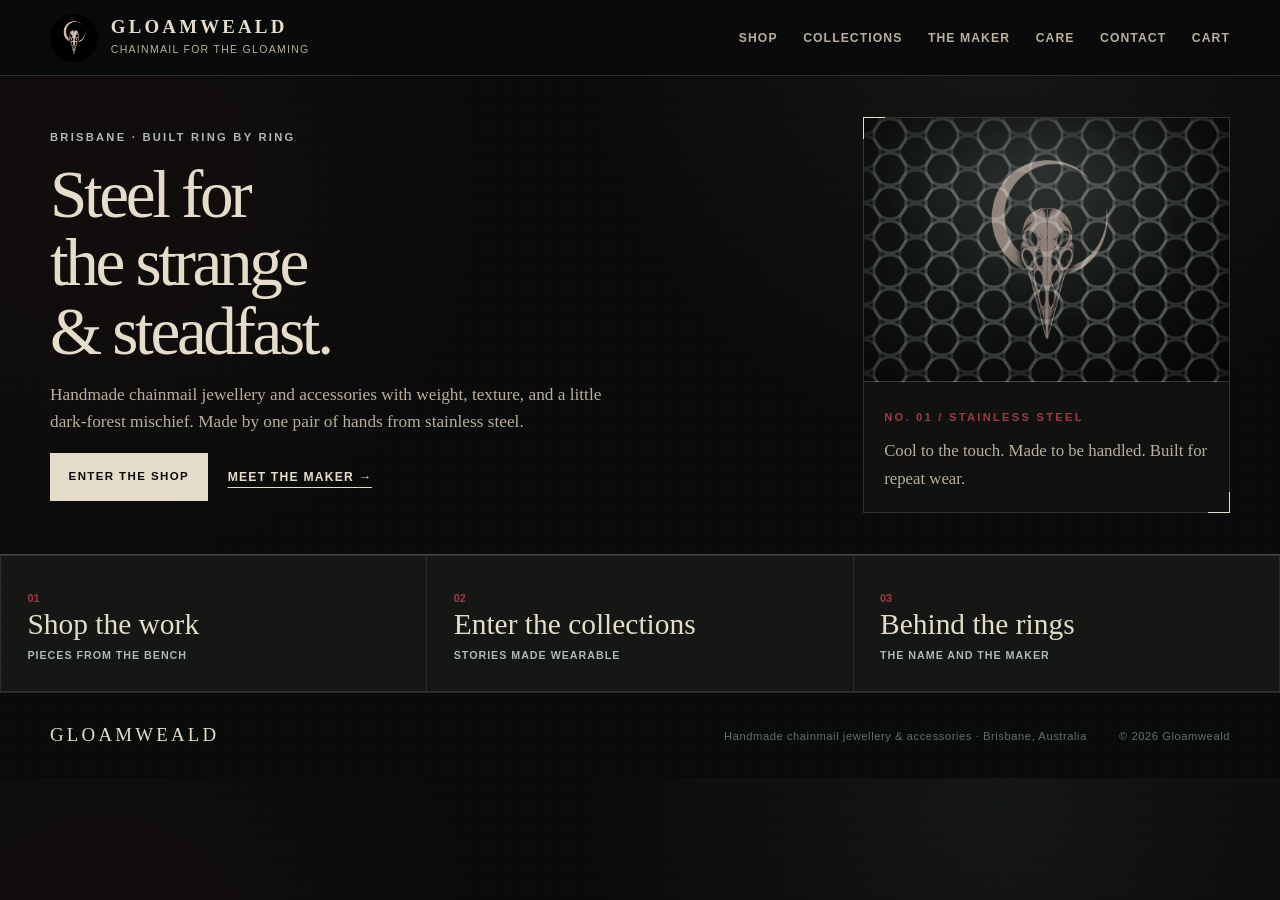
==== index.html @ 871d3cee "Load compact home styles" ====
<!doctype html>
<html lang="en-AU">
<head>
  <meta charset="utf-8" />
  <meta name="viewport" content="width=device-width, initial-scale=1" />
  <title>Gloamweald | Handmade Chainmail Jewellery & Accessories</title>
  <meta name="description" content="Handmade stainless steel chainmail jewellery and accessories, built ring by ring in Brisbane." />
  <meta name="theme-color" content="#090b0a" />
  <link rel="icon" href="assets/images/many-eyed-raven-logo.jpg" type="image/jpeg" />
  <link rel="stylesheet" href="style.css" />
  <link rel="stylesheet" href="home.css" />
  <script src="products.js" defer></script>
  <script src="script.js" defer></script>
</head>
<body>
  <a class="skip-link" href="#main-content">Skip to content</a>

  <header class="site-header">
    <a class="brand" href="index.html" aria-label="Gloamweald home" aria-current="page">
      <img class="brand-mark" src="assets/images/many-eyed-raven-logo.jpg" alt="" width="48" height="48" />
      <span><strong>Gloamweald</strong><small>Chainmail for the gloaming</small></span>
    </a>
    <nav aria-label="Main navigation">
      <a href="shop.html">Shop</a>
      <a href="collections.html">Collections</a>
      <a href="about.html">The maker</a>
      <a href="care.html">Care</a>
      <a href="contact.html">Contact</a>
    </nav>
  </header>

  <main id="main-content">
    <section class="hero home-hero">
      <div class="hero-copy">
        <p class="eyebrow">Brisbane · built ring by ring</p>
        <h1>Steel for the strange &amp; steadfast.</h1>
        <p class="hero-intro">
          Handmade chainmail jewellery and accessories with weight, texture,
          and a little dark-forest mischief. Made by one pair of hands from
          stainless steel.
        </p>
        <div class="hero-actions">
          <a class="button button--solid" href="shop.html">Enter the shop</a>
          <a class="text-link" href="about.html">Meet the maker <span aria-hidden="true">→</span></a>
        </div>
      </div>

      <aside class="material-note" aria-label="About the materials">
        <div class="mail-swatch" role="img" aria-label="The many-eyed raven skull against a crescent moon">
          <img class="raven-sigil" src="assets/images/many-eyed-raven-logo.jpg" alt="" />
        </div>
        <div class="material-note__copy">
          <span class="specimen-number">No. 01 / Stainless steel</span>
          <p>Cool to the touch. Made to be handled. Built for repeat wear.</p>
        </div>
      </aside>
    </section>

    <section class="home-gates" aria-label="Explore Gloamweald">
      <a class="home-gate" href="shop.html">
        <span>01</span><strong>Shop the work</strong><small>Pieces from the bench</small>
      </a>
      <a class="home-gate" href="collections.html">
        <span>02</span><strong>Enter the collections</strong><small>Stories made wearable</small>
      </a>
      <a class="home-gate" href="about.html">
        <span>03</span><strong>Behind the rings</strong><small>The name and the maker</small>
      </a>
    </section>
  </main>

  <footer>
    <a class="footer-brand" href="index.html">Gloamweald</a>
    <p>Handmade chainmail jewellery &amp; accessories · Brisbane, Australia</p>
    <p>© 2026 Gloamweald</p>
  </footer>
</body>
</html>
---- style.css ----
:root {
  --ink: #090b0a;
  --ink-soft: #101310;
  --panel: #141714;
  --panel-raised: #191c18;
  --bone: #e5ddca;
  --bone-dim: #b9af9c;
  --steel: #aeb9b4;
  --steel-dark: #65706b;
  --moss: #59624b;
  --blood: #7d2630;
  --blood-bright: #a13945;
  --line: rgba(229, 221, 202, 0.16);
  --line-strong: rgba(229, 221, 202, 0.32);
  --serif: "Iowan Old Style", "Palatino Linotype", "Book Antiqua", Palatino, Georgia, serif;
  --sans: "Aptos", "Segoe UI", Helvetica, Arial, sans-serif;
  --content: 1180px;
}

* {
  box-sizing: border-box;
}

html {
  scroll-behavior: smooth;
  scroll-padding-top: 7rem;
}

html.lightbox-open {
  overflow: hidden;
}

body {
  margin: 0;
  min-width: 320px;
  background:
    radial-gradient(circle at 78% 4%, rgba(89, 98, 75, 0.13), transparent 26rem),
    radial-gradient(circle at 8% 24%, rgba(125, 38, 48, 0.08), transparent 24rem),
    var(--ink);
  color: var(--bone);
  font-family: var(--serif);
  font-size: 1.05rem;
  line-height: 1.65;
  text-rendering: optimizeLegibility;
}

body::before {
  position: fixed;
  z-index: -1;
  inset: 0;
  background-image:
    linear-gradient(rgba(255, 255, 255, 0.012) 1px, transparent 1px),
    linear-gradient(90deg, rgba(255, 255, 255, 0.009) 1px, transparent 1px);
  background-size: 5px 5px;
  content: "";
  pointer-events: none;
}

a,
button {
  -webkit-tap-highlight-color: transparent;
}

a {
  color: inherit;
}

button {
  font: inherit;
}

button,
a {
  transition:
    border-color 180ms ease,
    background-color 180ms ease,
    color 180ms ease,
    transform 180ms ease;
}

:focus-visible {
  outline: 2px solid var(--bone);
  outline-offset: 4px;
}

.visually-hidden {
  position: absolute;
  width: 1px;
  height: 1px;
  padding: 0;
  overflow: hidden;
  clip: rect(0, 0, 0, 0);
  white-space: nowrap;
  border: 0;
}

[hidden] {
  display: none !important;
}

.skip-link {
  position: fixed;
  z-index: 100;
  top: 0.75rem;
  left: 0.75rem;
  padding: 0.75rem 1rem;
  transform: translateY(-150%);
  background: var(--bone);
  color: var(--ink);
  font-family: var(--sans);
  font-weight: 700;
}

.skip-link:focus {
  transform: translateY(0);
}

.site-header {
  position: sticky;
  z-index: 20;
  top: 0;
  display: flex;
  align-items: center;
  flex-wrap: wrap;
  justify-content: space-between;
  gap: 2rem;
  padding: 0.85rem max(1.25rem, calc((100vw - var(--content)) / 2));
  border-bottom: 1px solid var(--line);
  background: rgba(9, 11, 10, 0.9);
  backdrop-filter: blur(16px);
}

.brand {
  display: inline-flex;
  align-items: center;
  gap: 0.8rem;
  min-width: 0;
  text-decoration: none;
}

.brand-mark {
  flex: 0 0 auto;
  border-radius: 50%;
  object-fit: cover;
}

.brand span {
  display: grid;
}

.brand strong,
.footer-brand {
  font-size: 1.18rem;
  letter-spacing: 0.17em;
  line-height: 1.1;
  overflow-wrap: anywhere;
  text-transform: uppercase;
}

.brand small {
  margin-top: 0.2rem;
  color: var(--bone-dim);
  font-family: var(--sans);
  font-size: 0.66rem;
  letter-spacing: 0.12em;
  text-transform: uppercase;
}

nav {
  display: flex;
  align-items: center;
  flex-wrap: wrap;
  justify-content: flex-end;
  gap: clamp(0.9rem, 2vw, 1.75rem);
  min-width: 0;
}

nav a {
  position: relative;
  color: var(--bone-dim);
  font-family: var(--sans);
  font-size: 0.76rem;
  font-weight: 700;
  letter-spacing: 0.09em;
  text-decoration: none;
  text-transform: uppercase;
}

nav a::after {
  position: absolute;
  right: 0;
  bottom: -0.4rem;
  left: 0;
  height: 1px;
  transform: scaleX(0);
  background: var(--blood-bright);
  content: "";
  transform-origin: left;
  transition: transform 180ms ease;
}

nav a:hover {
  color: var(--bone);
}

nav a:hover::after {
  transform: scaleX(1);
}

nav a[aria-current="page"] {
  color: var(--bone);
}

nav a[aria-current="page"]::after {
  transform: scaleX(1);
}

.cart-nav-link {
  display: inline-flex;
  align-items: center;
  gap: 0.45rem;
}

.cart-count {
  display: inline-grid;
  min-width: 1.35rem;
  min-height: 1.35rem;
  padding: 0 0.32rem;
  place-items: center;
  border: 1px solid rgba(229, 221, 202, 0.3);
  border-radius: 999px;
  background: var(--blood-bright);
  color: var(--bone);
  font-size: 0.62rem;
  line-height: 1;
}

.hero {
  display: grid;
  grid-template-columns: minmax(0, 1.35fr) minmax(280px, 0.65fr);
  align-items: center;
  gap: clamp(2rem, 5vw, 5rem);
  width: min(var(--content), calc(100% - 2.5rem));
  min-height: clamp(24rem, 58svh, 36rem);
  margin: 0 auto;
  padding: clamp(2.75rem, 5vw, 4.75rem) 0;
}

.eyebrow,
.specimen-number {
  margin: 0 0 1rem;
  color: var(--steel);
  font-family: var(--sans);
  font-size: 0.7rem;
  font-weight: 800;
  letter-spacing: 0.2em;
  line-height: 1.3;
  text-transform: uppercase;
}

.hero h1 {
  max-width: min(100%, 9ch);
  margin: 0;
  font-size: clamp(3.1rem, 6.5vw, 6.4rem);
  font-weight: 500;
  letter-spacing: -0.055em;
  line-height: 0.9;
  overflow-wrap: anywhere;
  text-wrap: balance;
}

.hero-intro {
  max-width: 40rem;
  margin: 1.35rem 0 0;
  color: var(--bone-dim);
  font-size: clamp(1.02rem, 1.7vw, 1.22rem);
}

.hero-actions,
.contact-links {
  display: flex;
  flex-wrap: wrap;
  align-items: center;
  gap: 1.25rem;
  margin-top: 1.45rem;
}

.button {
  display: inline-flex;
  align-items: center;
  justify-content: center;
  min-height: 3rem;
  padding: 0.75rem 1.1rem;
  border: 1px solid var(--line-strong);
  background: transparent;
  color: var(--bone);
  font-family: var(--sans);
  font-size: 0.72rem;
  font-weight: 800;
  letter-spacing: 0.12em;
  line-height: 1.2;
  text-decoration: none;
  text-transform: uppercase;
}

.button:hover {
  border-color: var(--bone);
  background: rgba(229, 221, 202, 0.06);
  transform: translateY(-2px);
}

.button--solid {
  border-color: var(--bone);
  background: var(--bone);
  color: var(--ink);
}

.button--solid:hover {
  border-color: var(--bone);
  background: transparent;
  color: var(--bone);
}

.text-link {
  color: var(--bone);
  font-family: var(--sans);
  font-size: 0.76rem;
  font-weight: 800;
  letter-spacing: 0.1em;
  text-underline-offset: 0.35rem;
  text-transform: uppercase;
}

.text-link:hover {
  color: var(--steel);
}

.material-note {
  position: relative;
  margin: 0;
  border: 1px solid var(--line);
  background: rgba(20, 23, 20, 0.62);
}

.material-note::before,
.material-note::after {
  position: absolute;
  width: 1.3rem;
  height: 1.3rem;
  border-color: var(--blood-bright);
  content: "";
}

.material-note::before {
  top: -1px;
  left: -1px;
  border-top: 1px solid;
  border-left: 1px solid;
}

.material-note::after {
  right: -1px;
  bottom: -1px;
  border-right: 1px solid;
  border-bottom: 1px solid;
}

.mail-swatch {
  position: relative;
  display: grid;
  min-height: 19rem;
  overflow: hidden;
  place-items: center;
  border-bottom: 1px solid var(--line);
  background:
    radial-gradient(circle, transparent 0 14px, rgba(205, 215, 210, 0.26) 15px 17px, transparent 18px) 0 0 / 52px 34px,
    radial-gradient(circle, transparent 0 14px, rgba(205, 215, 210, 0.18) 15px 17px, transparent 18px) 26px 17px / 52px 34px,
    radial-gradient(circle at 50% 20%, rgba(174, 185, 180, 0.18), transparent 58%),
    linear-gradient(145deg, #161a17, #090b0a);
  box-shadow: inset 0 0 5rem rgba(0, 0, 0, 0.66);
}

.raven-sigil {
  width: min(72%, 16rem);
  height: auto;
  border-radius: 50%;
  mix-blend-mode: screen;
  opacity: 0.6;
}

.material-note__copy {
  padding: 1.4rem;
}

.material-note__copy p {
  margin: 0.45rem 0 0;
  color: var(--bone-dim);
}

.home-gates {
  display: grid;
  grid-template-columns: repeat(3, minmax(0, 1fr));
  gap: 1px;
  padding: 1px;
  border-top: 1px solid var(--line);
  background: var(--line);
}

.home-gate {
  display: grid;
  min-height: 13rem;
  align-content: end;
  padding: clamp(1.5rem, 4vw, 2.5rem);
  background: var(--panel);
  color: var(--bone);
  text-decoration: none;
}

.home-gate:hover {
  background: var(--panel-raised);
}

.home-gate > span {
  margin-bottom: auto;
  color: var(--blood-bright);
  font-family: var(--sans);
  font-size: 0.68rem;
  font-weight: 800;
}

.home-gate strong {
  font-size: clamp(1.5rem, 3vw, 2.4rem);
  font-weight: 500;
  line-height: 1;
}

.home-gate small {
  margin-top: 0.55rem;
  color: var(--steel);
  font-family: var(--sans);
  font-size: 0.67rem;
  font-weight: 700;
  letter-spacing: 0.09em;
  text-transform: uppercase;
}

.specimen-number {
  margin: 0;
  color: var(--blood-bright);
}

.page-hero {
  display: grid;
  min-height: clamp(11.5rem, 24svh, 18rem);
  align-content: end;
  padding: clamp(2.8rem, 5vw, 4.25rem) max(1.25rem, calc((100vw - var(--content)) / 2)) clamp(1.5rem, 3vw, 2.35rem);
  overflow: hidden;
  border-bottom: 1px solid var(--line);
  background:
    radial-gradient(circle at 78% 28%, rgba(89, 98, 75, 0.16), transparent 22rem),
    linear-gradient(145deg, rgba(20, 23, 20, 0.72), rgba(9, 11, 10, 0.94));
}

.page-hero h1 {
  max-width: min(100%, 11ch);
  margin: 0;
  font-size: clamp(2.65rem, 5.6vw, 5rem);
  font-weight: 500;
  letter-spacing: -0.052em;
  line-height: 0.9;
  overflow-wrap: anywhere;
  text-wrap: balance;
}

.page-hero > p:last-child {
  max-width: 42rem;
  margin: 0.9rem 0 0;
  color: var(--bone-dim);
  font-size: clamp(0.98rem, 1.55vw, 1.15rem);
}

.page-hero--shop {
  background:
    radial-gradient(circle at 76% 22%, rgba(174, 185, 180, 0.12), transparent 22rem),
    linear-gradient(145deg, rgba(20, 23, 20, 0.72), rgba(9, 11, 10, 0.94));
}

.page-hero--collections {
  background:
    radial-gradient(circle at 74% 26%, rgba(125, 38, 48, 0.14), transparent 25rem),
    linear-gradient(145deg, rgba(20, 23, 20, 0.76), rgba(9, 11, 10, 0.96));
}

.page-hero--cart {
  background:
    radial-gradient(circle at 74% 22%, rgba(161, 57, 69, 0.13), transparent 22rem),
    radial-gradient(circle at 18% 18%, rgba(174, 185, 180, 0.1), transparent 18rem),
    linear-gradient(145deg, rgba(20, 23, 20, 0.76), rgba(9, 11, 10, 0.96));
}

.section {
  padding: clamp(3.25rem, 6vw, 5.75rem) max(1.25rem, calc((100vw - var(--content)) / 2));
  border-top: 1px solid var(--line);
}

.section-heading {
  display: grid;
  grid-template-columns: minmax(0, 1fr) minmax(18rem, 0.7fr);
  align-items: end;
  gap: 1.75rem;
  margin-bottom: 2rem;
}

.section-heading--compact {
  align-items: start;
}

.section-heading h2,
.about-section h2,
.care-section h2,
.contact-section h2 {
  margin: 0;
  font-size: clamp(2.15rem, 4.6vw, 4.2rem);
  font-weight: 500;
  letter-spacing: -0.045em;
  line-height: 0.92;
}

.section-heading > p,
.about-copy,
.care-copy {
  color: var(--bone-dim);
}

.filter-panel {
  margin-bottom: 2rem;
  padding: 1.35rem;
  border: 1px solid var(--line);
  background: rgba(20, 23, 20, 0.6);
}

.filter-group {
  display: grid;
  grid-template-columns: 8rem minmax(0, 1fr);
  gap: 1rem;
  margin: 0;
  padding: 1rem 0;
  border: 0;
}

.filter-group + .filter-group {
  border-top: 1px solid var(--line);
}

.filter-group legend {
  float: left;
  width: 8rem;
  padding: 0.55rem 1rem 0 0;
  color: var(--steel);
  font-family: var(--sans);
  font-size: 0.68rem;
  font-weight: 800;
  letter-spacing: 0.16em;
  text-transform: uppercase;
}

.filter-options {
  display: flex;
  flex-wrap: wrap;
  gap: 0.55rem;
}

.filter-options button,
.quiet-button {
  border: 1px solid var(--line);
  background: transparent;
  color: var(--bone-dim);
  cursor: pointer;
  font-family: var(--sans);
  font-size: 0.74rem;
  font-weight: 700;
  letter-spacing: 0.04em;
}

.filter-options button {
  min-height: 2.4rem;
  padding: 0.5rem 0.85rem;
}

.filter-options button:hover {
  border-color: var(--line-strong);
  color: var(--bone);
}

.filter-options button[aria-pressed="true"] {
  border-color: var(--blood-bright);
  background: rgba(125, 38, 48, 0.14);
  color: var(--bone);
}

.filter-summary {
  display: flex;
  align-items: center;
  justify-content: space-between;
  gap: 1rem;
  padding-top: 1rem;
  border-top: 1px solid var(--line);
  font-family: var(--sans);
  font-size: 0.78rem;
}

.filter-summary p {
  margin: 0;
  color: var(--bone-dim);
}

.quiet-button {
  padding: 0;
  border: 0;
  color: var(--steel);
  text-decoration: underline;
  text-underline-offset: 0.25rem;
}

.quiet-button:hover {
  color: var(--bone);
}

.product-grid {
  display: grid;
  grid-template-columns: repeat(4, minmax(0, 1fr));
  gap: clamp(0.9rem, 1.4vw, 1.2rem);
}

.product-card {
  display: grid;
  grid-template-rows: auto 1fr;
  min-width: 0;
  border: 1px solid var(--line);
  background: rgba(20, 23, 20, 0.72);
}

.product-visual {
  position: relative;
  display: grid;
  aspect-ratio: 4 / 5;
  min-height: 0;
  overflow: hidden;
  place-items: center;
  border-bottom: 1px solid var(--line);
  background-color: #050605;
  isolation: isolate;
}

.product-visual::before {
  position: absolute;
  z-index: -1;
  inset: -10%;
  background:
    radial-gradient(circle, transparent 0 12px, rgba(174, 185, 180, 0.23) 13px 15px, transparent 16px) 0 0 / 46px 30px,
    radial-gradient(circle, transparent 0 12px, rgba(174, 185, 180, 0.14) 13px 15px, transparent 16px) 23px 15px / 46px 30px;
  content: "";
  filter: blur(0.2px);
  opacity: 0.74;
  transform: rotate(-7deg) scale(1.05);
}

.product-visual::after {
  position: absolute;
  z-index: -1;
  inset: 0;
  background: radial-gradient(circle at 50% 44%, transparent 0, rgba(9, 11, 10, 0.2) 40%, rgba(9, 11, 10, 0.88) 100%);
  content: "";
}

.product-visual--bone::before {
  background:
    radial-gradient(ellipse, transparent 0 9px, rgba(229, 221, 202, 0.21) 10px 12px, transparent 13px) 0 0 / 38px 48px,
    linear-gradient(90deg, transparent 47%, rgba(174, 185, 180, 0.18) 48% 52%, transparent 53%) 0 0 / 38px 48px;
  transform: rotate(13deg) scale(1.08);
}

.product-visual > span {
  position: absolute;
  right: 1rem;
  bottom: 1rem;
  color: var(--steel);
  font-family: var(--sans);
  font-size: 0.64rem;
  font-weight: 800;
  letter-spacing: 0.14em;
  text-transform: uppercase;
}

.product-visual i {
  width: 6.5rem;
  height: 6.5rem;
  border: 1px solid rgba(229, 221, 202, 0.4);
  border-radius: 50%;
  box-shadow:
    2.6rem 1.2rem 0 -1px #0d100e,
    2.6rem 1.2rem 0 0 rgba(229, 221, 202, 0.3),
    -2.6rem 1.2rem 0 -1px #0d100e,
    -2.6rem 1.2rem 0 0 rgba(229, 221, 202, 0.22);
  opacity: 0.8;
}

.product-details {
  display: flex;
  flex-direction: column;
  align-items: flex-start;
  padding: clamp(1rem, 2vw, 1.35rem);
}

.product-tags {
  display: flex;
  flex-wrap: wrap;
  gap: 0.35rem;
  margin-bottom: 0.8rem;
}

.product-tags span,
.product-collection-link {
  padding: 0.24rem 0.4rem;
  border: 1px solid var(--line);
  color: var(--steel);
  font-family: var(--sans);
  font-size: 0.52rem;
  font-weight: 800;
  letter-spacing: 0.11em;
  text-transform: uppercase;
}

.product-collection-link {
  border-color: rgba(125, 38, 48, 0.55);
  color: var(--bone);
  text-decoration: none;
}

.product-collection-link:hover {
  border-color: var(--blood-bright);
  background: rgba(125, 38, 48, 0.12);
}

.product-details h3 {
  max-width: 18ch;
  margin: 0;
  font-size: clamp(1.25rem, 2vw, 1.75rem);
  font-weight: 500;
  letter-spacing: -0.025em;
  line-height: 1.05;
}

.product-details > p:not(.price) {
  color: var(--bone-dim);
}

.price {
  margin: 0.75rem 0 0;
  color: var(--bone);
  font-family: var(--sans);
  font-size: 1rem;
  font-weight: 800;
}

.price small {
  color: var(--steel-dark);
  font-size: 0.65rem;
  letter-spacing: 0.14em;
}

.product-specs {
  width: 100%;
  margin: 0.65rem 0 1.1rem;
  border-top: 1px solid var(--line);
}

.product-specs div {
  display: grid;
  grid-template-columns: 4.8rem 1fr;
  gap: 0.65rem;
  padding: 0.5rem 0;
  border-bottom: 1px solid var(--line);
}

.product-specs dt,
.product-specs dd {
  margin: 0;
  font-family: var(--sans);
  font-size: 0.68rem;
}

.product-specs dt {
  color: var(--steel-dark);
  font-weight: 800;
  letter-spacing: 0.06em;
  text-transform: uppercase;
}

.product-specs dd {
  color: var(--bone-dim);
}

.product-details .button {
  margin-top: auto;
}

.product-actions {
  display: flex;
  flex-wrap: wrap;
  align-items: center;
  gap: 0.7rem;
  margin-top: auto;
}

.product-actions .button {
  margin-top: 0;
}

.product-actions .quiet-button {
  font-size: 0.68rem;
  font-weight: 800;
  letter-spacing: 0.1em;
  text-transform: uppercase;
}

.concept-label {
  display: inline-flex;
  min-height: 2.75rem;
  align-items: center;
  margin-top: auto;
  padding: 0.68rem 0.85rem;
  border: 1px dashed var(--line-strong);
  color: var(--steel);
  font-family: var(--sans);
  font-size: 0.62rem;
  font-weight: 800;
  letter-spacing: 0.11em;
  text-transform: uppercase;
}

.product-visual--morrigan::before {
  background:
    linear-gradient(135deg, transparent 0 44%, rgba(174, 185, 180, 0.2) 45% 47%, transparent 48%) 0 0 / 42px 42px,
    radial-gradient(ellipse, transparent 0 9px, rgba(229, 221, 202, 0.15) 10px 11px, transparent 12px) 0 0 / 38px 54px;
  transform: rotate(-12deg) scale(1.1);
}

.product-visual--tenebris::before {
  background:
    radial-gradient(circle, rgba(125, 38, 48, 0.16) 0 3px, transparent 4px) 0 0 / 34px 34px,
    radial-gradient(circle, transparent 0 13px, rgba(174, 185, 180, 0.18) 14px 15px, transparent 16px) 17px 17px / 50px 50px;
  transform: rotate(6deg) scale(1.1);
}

.product-visual--wyrm::before {
  background:
    linear-gradient(45deg, transparent 35%, rgba(229, 221, 202, 0.15) 36% 38%, transparent 39% 62%, rgba(174, 185, 180, 0.17) 63% 65%, transparent 66%) 0 0 / 54px 54px,
    radial-gradient(ellipse, transparent 0 10px, rgba(125, 38, 48, 0.2) 11px 13px, transparent 14px) 0 0 / 54px 36px;
  transform: rotate(-4deg) scale(1.08);
}

.product-visual--photo {
  display: block;
  aspect-ratio: 4 / 5;
  min-height: 0;
  background: #050605;
}

.product-visual--photo::before,
.product-visual--photo::after {
  display: none;
}

.product-gallery {
  display: flex;
  width: 100%;
  height: 100%;
  overflow-x: auto;
  overflow-y: hidden;
  overscroll-behavior-inline: contain;
  scroll-snap-type: inline mandatory;
  scrollbar-color: var(--blood-bright) rgba(229, 221, 202, 0.08);
  scrollbar-width: auto;
  touch-action: pan-x pan-y pinch-zoom;
}

.product-gallery::-webkit-scrollbar,
.lightbox-track::-webkit-scrollbar {
  height: 14px;
}

.product-gallery::-webkit-scrollbar-track,
.lightbox-track::-webkit-scrollbar-track {
  background: rgba(229, 221, 202, 0.08);
}

.product-gallery::-webkit-scrollbar-thumb,
.lightbox-track::-webkit-scrollbar-thumb {
  border: 3px solid #050605;
  border-radius: 999px;
  background: var(--blood-bright);
}

.product-photo {
  display: grid;
  min-width: 100%;
  height: 100%;
  flex: 0 0 100%;
  margin: 0;
  padding: 0;
  overflow: hidden;
  border: 0;
  background: #050605;
  color: inherit;
  cursor: zoom-in;
  place-items: center;
  scroll-snap-align: start;
  touch-action: pan-x pan-y pinch-zoom;
}

.product-photo img {
  display: block;
  width: 100%;
  height: 100%;
  object-fit: contain;
  object-position: center;
  transition: transform 220ms ease;
}

.product-photo:hover img {
  transform: scale(1.012);
}

.gallery-arrow,
.lightbox-arrow,
.lightbox-close {
  display: grid;
  border: 1px solid rgba(229, 221, 202, 0.55);
  border-radius: 50%;
  background: rgba(9, 11, 10, 0.9);
  color: var(--bone);
  cursor: pointer;
  place-items: center;
}

.gallery-arrow {
  position: absolute;
  z-index: 4;
  top: 50%;
  width: 3.65rem;
  height: 3.65rem;
  transform: translateY(-50%);
  box-shadow: 0 0 0 5px rgba(9, 11, 10, 0.28);
  font-family: var(--sans);
}

.gallery-arrow span {
  margin-top: -0.12em;
  font-size: 2.7rem;
  font-weight: 300;
  line-height: 1;
}

.gallery-arrow--previous {
  left: 0.85rem;
}

.gallery-arrow--next {
  right: 0.85rem;
}

.gallery-arrow:hover,
.lightbox-arrow:hover,
.lightbox-close:hover {
  border-color: var(--bone);
  background: var(--bone);
  color: var(--ink);
}

.gallery-arrow:disabled,
.lightbox-arrow:disabled {
  opacity: 0.24;
  cursor: default;
}

.gallery-arrow:disabled:hover,
.lightbox-arrow:disabled:hover {
  border-color: rgba(229, 221, 202, 0.55);
  background: rgba(9, 11, 10, 0.9);
  color: var(--bone);
}

.image-lightbox {
  width: 100vw;
  max-width: none;
  height: 100dvh;
  max-height: none;
  margin: 0;
  padding: 0;
  overflow: hidden;
  border: 0;
  background: rgba(3, 4, 3, 0.98);
  color: var(--bone);
}

.image-lightbox[open] {
  display: grid;
  grid-template-rows: minmax(0, 1fr) auto;
}

.image-lightbox::backdrop {
  background: rgba(0, 0, 0, 0.94);
}

.lightbox-stage {
  position: relative;
  min-height: 0;
  overflow: hidden;
}

.lightbox-track {
  display: flex;
  width: 100%;
  height: 100%;
  overflow-x: auto;
  overflow-y: hidden;
  overscroll-behavior-inline: contain;
  background: #030403;
  scroll-snap-type: inline mandatory;
  scrollbar-color: var(--blood-bright) rgba(229, 221, 202, 0.08);
  scrollbar-width: auto;
  touch-action: pan-x pan-y pinch-zoom;
}

.lightbox-slide {
  display: grid;
  min-width: 100%;
  height: 100%;
  flex: 0 0 100%;
  padding: clamp(1rem, 4vw, 3rem);
  overflow: hidden;
  place-items: center;
  scroll-snap-align: start;
  touch-action: pan-x pan-y pinch-zoom;
}

.lightbox-slide img {
  display: block;
  width: 100%;
  height: 100%;
  min-width: 0;
  min-height: 0;
  object-fit: contain;
  object-position: center;
  user-select: none;
  -webkit-user-drag: none;
  touch-action: pan-x pan-y pinch-zoom;
}

.lightbox-close {
  position: fixed;
  z-index: 10;
  top: max(1rem, env(safe-area-inset-top));
  right: max(1rem, env(safe-area-inset-right));
  width: 4rem;
  height: 4rem;
  box-shadow: 0 0 0 6px rgba(3, 4, 3, 0.5);
}

.lightbox-close > span:first-child {
  margin-top: -0.08em;
  font-family: var(--sans);
  font-size: 2.4rem;
  font-weight: 300;
  line-height: 1;
}

.lightbox-arrow {
  position: fixed;
  z-index: 9;
  top: 50%;
  width: 4.25rem;
  height: 4.25rem;
  transform: translateY(-50%);
}

.lightbox-arrow span {
  margin-top: -0.12em;
  font-family: var(--sans);
  font-size: 3.1rem;
  font-weight: 300;
  line-height: 1;
}

.lightbox-arrow--previous {
  left: max(1rem, env(safe-area-inset-left));
}

.lightbox-arrow--next {
  right: max(1rem, env(safe-area-inset-right));
}

.lightbox-counter {
  min-height: 2.6rem;
  margin: 0;
  padding: 0.65rem 1rem calc(0.65rem + env(safe-area-inset-bottom));
  background: #030403;
  color: var(--steel);
  font-family: var(--sans);
  font-size: 0.7rem;
  font-weight: 800;
  letter-spacing: 0.14em;
  text-align: center;
}

.empty-state {
  padding: 5rem 1.5rem;
  border: 1px solid var(--line);
  text-align: center;
}

.empty-state h3 {
  margin: 0;
  font-size: clamp(2rem, 4vw, 3.4rem);
  font-weight: 500;
}

.empty-state p:last-child {
  color: var(--bone-dim);
}

.checkout-section {
  background: rgba(16, 19, 16, 0.7);
  padding-top: clamp(2rem, 4vw, 3.4rem);
}

.checkout-section .section-heading {
  grid-template-columns: 1fr;
  gap: 0.65rem;
  margin-bottom: 1rem;
}

.checkout-section .section-heading h2 {
  font-size: clamp(2rem, 3.8vw, 3rem);
}

.checkout-section .section-heading > p {
  max-width: 50rem;
  margin: 0;
}

.checkout-layout {
  display: grid;
  grid-template-columns: minmax(0, 1fr) minmax(20rem, 0.55fr);
  gap: 1rem;
  align-items: start;
}

.cart-panel,
.checkout-form,
.order-summary,
.checkout-result {
  border: 1px solid var(--line);
  background: rgba(20, 23, 20, 0.78);
}

.cart-panel,
.checkout-form {
  padding: clamp(1rem, 2.5vw, 1.5rem);
}

.cart-panel {
  grid-column: 1 / -1;
}

.cart-panel h2,
.checkout-form h2,
.order-summary h2 {
  margin: 0 0 0.95rem;
  font-size: clamp(1.45rem, 2.5vw, 2rem);
  font-weight: 500;
  letter-spacing: -0.03em;
  line-height: 1;
}

.cart-empty {
  margin: 0;
}

.cart-lines {
  display: grid;
  gap: 0.65rem;
}

.cart-line {
  display: grid;
  grid-template-columns: minmax(0, 1fr) auto auto auto;
  gap: 0.8rem;
  align-items: center;
  padding: 0.85rem;
  border: 1px solid var(--line);
  background: rgba(9, 11, 10, 0.44);
}

.cart-line h3 {
  margin: 0;
  font-size: clamp(1.2rem, 2vw, 1.55rem);
  font-weight: 500;
  line-height: 1.1;
}

.cart-line p {
  margin: 0.25rem 0 0;
  color: var(--steel);
  font-family: var(--sans);
  font-size: 0.76rem;
}

.cart-line strong {
  font-family: var(--sans);
}

.quantity-control {
  display: inline-grid;
  grid-template-columns: 2.25rem 2.2rem 2.25rem;
  align-items: center;
  overflow: hidden;
  border: 1px solid var(--line-strong);
  font-family: var(--sans);
  text-align: center;
}

.quantity-control button {
  min-height: 2.35rem;
  border: 0;
  background: rgba(229, 221, 202, 0.06);
  color: var(--bone);
  cursor: pointer;
}

.quantity-control button:hover {
  background: var(--bone);
  color: var(--ink);
}

.cart-remove {
  min-height: 2.35rem;
  white-space: nowrap;
}

.checkout-form {
  display: grid;
  gap: 0.9rem;
}

.form-grid {
  display: grid;
  grid-template-columns: repeat(2, minmax(0, 1fr));
  gap: 0.85rem;
}

.checkout-form label,
.checkout-form legend {
  color: var(--bone);
  font-family: var(--sans);
  font-size: 0.68rem;
  font-weight: 800;
  letter-spacing: 0.12em;
  text-transform: uppercase;
}

.checkout-form label span {
  color: var(--steel-dark);
  font-weight: 700;
  letter-spacing: 0.06em;
  text-transform: none;
}

.checkout-form label.is-optional span {
  color: var(--steel);
}

.checkout-form input,
.checkout-form select,
.checkout-form textarea {
  display: block;
  width: 100%;
  margin-top: 0.35rem;
  padding: 0.68rem 0.75rem;
  border: 1px solid var(--line-strong);
  border-radius: 0;
  background: rgba(5, 6, 5, 0.82);
  color: var(--bone);
  font: 1rem/1.35 var(--sans);
}

.checkout-form textarea {
  resize: vertical;
}

.checkout-form input:disabled,
.checkout-form select:disabled,
.checkout-form textarea:disabled,
.checkout-form button:disabled {
  opacity: 0.45;
  cursor: not-allowed;
}

.field-full {
  display: block;
}

.shipping-note {
  margin: -0.45rem 0 0;
  color: var(--steel);
  font-family: var(--sans);
  font-size: 0.82rem;
}

.paypal-checkout,
.stripe-checkout {
  display: grid;
  gap: 0.85rem;
  padding: 1rem;
  border: 1px solid var(--line);
  background: rgba(229, 221, 202, 0.03);
}

.paypal-checkout h3,
.stripe-checkout h3 {
  margin: 0;
  font-size: 1.35rem;
  font-weight: 500;
}

.paypal-checkout p,
.stripe-checkout p {
  margin: 0;
  color: var(--bone-dim);
  font-family: var(--sans);
  font-size: 0.84rem;
}

.paypal-checkout code,
.stripe-checkout code {
  color: var(--bone);
}

#paypal-button-container {
  min-height: 3.6rem;
}

.payment-options {
  display: grid;
  gap: 0.7rem;
  margin: 0;
  padding: 1rem;
  border: 1px solid var(--line);
}

.payment-options label {
  display: flex;
  align-items: center;
  gap: 0.6rem;
  letter-spacing: 0.06em;
}

.payment-options input {
  width: auto;
  margin: 0;
}

.order-summary {
  position: sticky;
  top: 5.7rem;
  padding: 1rem;
}

.order-summary dl {
  margin: 0;
}

.order-summary div {
  display: flex;
  justify-content: space-between;
  gap: 1rem;
  padding: 0.75rem 0;
  border-bottom: 1px solid var(--line);
  font-family: var(--sans);
}

.order-summary dt {
  color: var(--steel);
}

.order-summary dd {
  margin: 0;
  color: var(--bone);
  font-weight: 800;
}

.order-summary .summary-total {
  padding-top: 1rem;
  border-bottom: 0;
  font-size: 1.15rem;
}

.order-summary p {
  margin: 1rem 0 0;
  color: var(--bone-dim);
  font-family: var(--sans);
  font-size: 0.82rem;
}

.order-summary code {
  color: var(--bone);
}

.checkout-result {
  padding: 1.2rem;
}

.checkout-result h3 {
  margin: 0;
  font-size: 1.55rem;
  font-weight: 500;
}

.checkout-result p {
  color: var(--bone-dim);
}

.checkout-result-actions {
  display: flex;
  flex-wrap: wrap;
  gap: 0.85rem;
}

.success-section {
  background:
    radial-gradient(circle at 18% 0%, rgba(161, 57, 69, 0.12), transparent 22rem),
    rgba(16, 19, 16, 0.72);
}

.success-panel {
  display: grid;
  gap: 1.1rem;
  max-width: 54rem;
  padding: clamp(1.6rem, 5vw, 3rem);
  border: 1px solid var(--line);
  background: rgba(20, 23, 20, 0.8);
}

.success-panel h2 {
  max-width: 12ch;
  margin: 0;
  font-size: clamp(2rem, 5vw, 4.2rem);
  font-weight: 500;
  letter-spacing: -0.055em;
  line-height: 0.92;
}

.success-panel p {
  max-width: 38rem;
  margin: 0;
  color: var(--bone-dim);
}

.success-panel .checkout-warning {
  color: #f0c88f;
}

.success-details {
  display: grid;
  gap: 0.6rem;
  margin: 0;
  font-family: var(--sans);
}

.success-details div {
  display: grid;
  grid-template-columns: 9rem minmax(0, 1fr);
  gap: 1rem;
  padding: 0.7rem 0;
  border-top: 1px solid var(--line);
}

.success-details dt {
  color: var(--steel);
}

.success-details dd {
  margin: 0;
  overflow-wrap: anywhere;
  color: var(--bone);
  font-weight: 800;
}

.collections-section {
  background: var(--ink-soft);
}

.collection-grid {
  display: grid;
  grid-template-columns: repeat(3, minmax(0, 1fr));
  gap: 1px;
  padding: 1px;
  background: var(--line);
}

.collection-card {
  position: relative;
  display: flex;
  min-height: 27rem;
  flex-direction: column;
  align-items: flex-start;
  padding: clamp(1.5rem, 4vw, 2.5rem);
  overflow: hidden;
  border: 0;
  background:
    radial-gradient(circle at 70% 15%, rgba(89, 98, 75, 0.12), transparent 12rem),
    var(--panel);
  color: var(--bone-dim);
  cursor: pointer;
  text-align: left;
  text-decoration: none;
}

.collection-card::after {
  position: absolute;
  right: -3rem;
  bottom: -4rem;
  width: 12rem;
  height: 12rem;
  border: 1px solid var(--line);
  border-radius: 50%;
  box-shadow:
    -3.5rem -1rem 0 -1px var(--panel),
    -3.5rem -1rem 0 0 var(--line);
  content: "";
  transition: transform 240ms ease;
}

.collection-card--sharp::after {
  border-radius: 0;
  transform: rotate(45deg);
}

.collection-card--bone::after {
  width: 7rem;
  height: 14rem;
  border-radius: 50%;
}

.collection-card--morrigan::after {
  width: 10rem;
  height: 15rem;
  border-radius: 70% 0;
  transform: rotate(-20deg);
}

.collection-card--tenebris::after {
  width: 10rem;
  height: 10rem;
  border-radius: 50%;
  box-shadow:
    -2.2rem 0 0 -1px var(--panel),
    -2.2rem 0 0 0 var(--line);
}

.collection-card--wyrm::after {
  border-radius: 50% 0 50% 0;
  transform: rotate(18deg);
}

.collection-card:hover {
  z-index: 1;
  background-color: var(--panel-raised);
  color: var(--bone);
}

.collection-card:hover::after {
  transform: translate(-0.5rem, -0.5rem);
}

.collection-card--sharp:hover::after {
  transform: translate(-0.5rem, -0.5rem) rotate(45deg);
}

.collection-card--morrigan:hover::after {
  transform: translate(-0.5rem, -0.5rem) rotate(-20deg);
}

.collection-card--wyrm:hover::after {
  transform: translate(-0.5rem, -0.5rem) rotate(18deg);
}

.collection-number {
  color: var(--blood-bright);
  font-family: var(--sans);
  font-size: 0.7rem;
  font-weight: 800;
}

.collection-name {
  margin: auto 0 1.5rem;
  color: var(--bone);
  font-size: clamp(2.6rem, 5vw, 4.5rem);
  letter-spacing: -0.05em;
  line-height: 0.9;
}

.collection-card > span:nth-of-type(3) {
  position: relative;
  z-index: 1;
  max-width: 23rem;
}

.collection-card strong {
  margin-top: 1.5rem;
  color: var(--steel);
  font-family: var(--sans);
  font-size: 0.68rem;
  letter-spacing: 0.11em;
  text-transform: uppercase;
}

.collection-grid--four {
  grid-template-columns: repeat(2, minmax(0, 1fr));
}

.collection-grid--four .collection-card {
  min-height: 24rem;
}

.collection-hero {
  position: relative;
  display: grid;
  min-height: clamp(12rem, 26svh, 20rem);
  align-content: end;
  padding: clamp(3rem, 5vw, 4.5rem) max(1.25rem, calc((100vw - var(--content)) / 2)) clamp(1.6rem, 3vw, 2.5rem);
  overflow: hidden;
  border-bottom: 1px solid var(--line);
  isolation: isolate;
}

.collection-hero::before {
  position: absolute;
  z-index: -1;
  inset: 0;
  background:
    radial-gradient(circle at 75% 34%, rgba(174, 185, 180, 0.14), transparent 23rem),
    linear-gradient(145deg, #141714, #090b0a 72%);
  content: "";
}

.collection-hero::after {
  position: absolute;
  z-index: -1;
  right: max(1rem, calc((100vw - var(--content)) / 2));
  bottom: 8%;
  width: min(38vw, 29rem);
  aspect-ratio: 1;
  background: url("assets/images/many-eyed-raven-logo.jpg") center / contain no-repeat;
  content: "";
  mix-blend-mode: screen;
  opacity: 0.08;
}

.collection-hero--morrigan::before {
  background:
    radial-gradient(ellipse at 72% 35%, rgba(125, 38, 48, 0.22), transparent 23rem),
    linear-gradient(145deg, #121311, #070807 72%);
}

.collection-hero--tenebris::before {
  background:
    radial-gradient(circle at 72% 38%, rgba(83, 73, 112, 0.22), transparent 19rem),
    linear-gradient(145deg, #111319, #070809 72%);
}

.collection-hero--wyrm::before {
  background:
    radial-gradient(circle at 72% 38%, rgba(115, 86, 46, 0.22), transparent 21rem),
    linear-gradient(145deg, #15130e, #080907 72%);
}

.collection-hero h1 {
  max-width: min(100%, 12ch);
  margin: 0;
  font-size: clamp(2.7rem, 5.8vw, 5.2rem);
  font-weight: 500;
  letter-spacing: -0.055em;
  line-height: 0.9;
  overflow-wrap: anywhere;
  text-wrap: balance;
}

.collection-deck {
  max-width: 37rem;
  margin: 0.9rem 0 0;
  color: var(--bone-dim);
  font-size: clamp(1rem, 1.7vw, 1.2rem);
}

.breadcrumb {
  position: absolute;
  top: clamp(1.35rem, 3vw, 2.5rem);
  color: var(--steel);
  font-family: var(--sans);
  font-size: 0.7rem;
  font-weight: 800;
  letter-spacing: 0.12em;
  text-decoration: none;
  text-transform: uppercase;
}

.breadcrumb:hover {
  color: var(--bone);
}

.lore-section {
  display: grid;
  grid-template-columns: minmax(10rem, 0.7fr) minmax(18rem, 1fr);
  align-items: center;
  gap: clamp(3rem, 10vw, 10rem);
}

.lore-mark {
  margin: 0;
  color: rgba(229, 221, 202, 0.09);
  font-size: clamp(9rem, 23vw, 21rem);
  line-height: 0.65;
  text-align: center;
}

.lore-copy {
  max-width: 39rem;
}

.lore-copy h2 {
  margin: 0 0 2rem;
  font-size: clamp(2.8rem, 6vw, 5.5rem);
  font-weight: 500;
  letter-spacing: -0.045em;
  line-height: 0.92;
}

.lore-copy > p:not(.eyebrow) {
  color: var(--bone-dim);
}

.collection-products {
  background: var(--ink-soft);
}

.about-section {
  display: grid;
  grid-template-columns: minmax(0, 1fr) minmax(18rem, 0.7fr);
  gap: clamp(3rem, 9vw, 9rem);
}

.about-section h2 {
  max-width: 11ch;
}

.name-note {
  display: grid;
  grid-template-columns: auto 1fr;
  gap: 0.3rem 1rem;
  max-width: 27rem;
  margin-top: 2rem;
  padding: 1rem 0;
  border-top: 1px solid var(--line);
  border-bottom: 1px solid var(--line);
  color: var(--bone-dim);
  font-size: 0.9rem;
}

.name-note strong {
  color: var(--steel);
  font-family: var(--sans);
  font-size: 0.72rem;
  letter-spacing: 0.1em;
  text-transform: uppercase;
}

.about-copy {
  align-self: end;
  font-size: 1.08rem;
}

.about-copy .lead {
  color: var(--bone);
  font-size: 1.4rem;
}

.process-section {
  background:
    linear-gradient(rgba(9, 11, 10, 0.88), rgba(9, 11, 10, 0.96)),
    radial-gradient(circle at 50% 0, var(--moss), transparent 65%);
}

.process-list {
  display: grid;
  grid-template-columns: repeat(3, minmax(0, 1fr));
  margin: 0;
  padding: 0;
  border-top: 1px solid var(--line);
  list-style: none;
}

.process-list li {
  min-height: 17rem;
  padding: 1.75rem;
  border-right: 1px solid var(--line);
}

.process-list li:first-child {
  border-left: 1px solid var(--line);
}

.process-list span {
  color: var(--blood-bright);
  font-family: var(--sans);
  font-size: 0.7rem;
  font-weight: 800;
}

.process-list h3 {
  margin: 4rem 0 0.75rem;
  font-size: 2rem;
  font-weight: 500;
}

.process-list p {
  margin: 0;
  color: var(--bone-dim);
}

.care-section {
  display: grid;
  grid-template-columns: minmax(0, 1fr) minmax(18rem, 0.7fr);
  gap: clamp(3rem, 9vw, 9rem);
  background: var(--panel);
}

.care-section h2 {
  max-width: 10ch;
}

.care-copy {
  align-self: end;
}

.contact-section {
  position: relative;
  overflow: hidden;
  text-align: center;
}

.contact-section::before {
  position: absolute;
  z-index: -1;
  top: 50%;
  left: 50%;
  width: min(80vw, 45rem);
  aspect-ratio: 1;
  border: 1px solid var(--line);
  border-radius: 50%;
  box-shadow:
    0 0 0 4rem rgba(229, 221, 202, 0.012),
    0 0 0 4.05rem var(--line);
  content: "";
  transform: translate(-50%, -50%);
}

.contact-section h2 {
  max-width: 12ch;
  margin-right: auto;
  margin-left: auto;
}

.contact-section > p:not(.eyebrow) {
  max-width: 38rem;
  margin: 1.5rem auto 0;
  color: var(--bone-dim);
}

.contact-links {
  justify-content: center;
}

.care-guide {
  display: grid;
  grid-template-columns: repeat(2, minmax(0, 1fr));
  gap: 1px;
  background: var(--line);
}

.care-guide article {
  min-height: 19rem;
  padding: clamp(1.5rem, 5vw, 3rem);
  background: var(--panel);
}

.care-guide article > span {
  color: var(--blood-bright);
  font-family: var(--sans);
  font-size: 0.68rem;
  font-weight: 800;
}

.care-guide h2 {
  margin: 4rem 0 1rem;
  font-size: clamp(2rem, 4vw, 3.4rem);
  font-weight: 500;
}

.care-guide p {
  max-width: 32rem;
  color: var(--bone-dim);
}

.care-note {
  display: flex;
  align-items: center;
  justify-content: space-between;
  gap: 2rem;
  padding: 2rem max(1.25rem, calc((100vw - var(--content)) / 2));
  border-top: 1px solid var(--line);
  background: var(--ink-soft);
}

.care-note p {
  margin: 0;
  color: var(--bone-dim);
}

.care-note strong {
  color: var(--bone);
}

.contact-page {
  display: grid;
  grid-template-columns: minmax(0, 1.1fr) minmax(20rem, 0.9fr);
  align-items: end;
  gap: clamp(3rem, 10vw, 10rem);
  width: min(var(--content), calc(100% - 2.5rem));
  min-height: calc(100svh - 76px);
  margin: 0 auto;
  padding: clamp(6rem, 12vw, 11rem) 0;
}

.contact-page h1 {
  max-width: 10ch;
  margin: 0;
  font-size: clamp(4rem, 9vw, 8rem);
  font-weight: 500;
  letter-spacing: -0.06em;
  line-height: 0.84;
}

.contact-page > div:first-child > p:last-child {
  max-width: 34rem;
  margin-top: 2rem;
  color: var(--bone-dim);
}

.contact-panel {
  border-top: 1px solid var(--line);
}

.contact-panel a {
  display: grid;
  grid-template-columns: 1fr auto;
  gap: 0.45rem 1rem;
  padding: 1.6rem 0;
  border-bottom: 1px solid var(--line);
  color: var(--bone);
  text-decoration: none;
}

.contact-panel a:hover {
  padding-right: 0.4rem;
  padding-left: 0.4rem;
  background: rgba(229, 221, 202, 0.03);
}

.contact-panel span {
  color: var(--steel);
  font-family: var(--sans);
  font-size: 0.66rem;
  font-weight: 800;
  letter-spacing: 0.12em;
  text-transform: uppercase;
}

.contact-panel strong {
  grid-column: 1;
  overflow-wrap: anywhere;
  font-size: clamp(1.25rem, 3vw, 2rem);
  font-weight: 500;
}

.contact-panel i {
  grid-column: 2;
  grid-row: 1 / span 2;
  align-self: center;
  color: var(--blood-bright);
  font-style: normal;
}

footer {
  display: grid;
  grid-template-columns: 1fr auto auto;
  align-items: center;
  gap: 2rem;
  padding: 2rem max(1.25rem, calc((100vw - var(--content)) / 2));
  border-top: 1px solid var(--line);
  color: var(--steel-dark);
  font-family: var(--sans);
  font-size: 0.7rem;
  letter-spacing: 0.05em;
}

footer p {
  margin: 0;
}

.footer-brand {
  color: var(--bone);
  font-family: var(--serif);
  text-decoration: none;
}

@media (max-width: 1120px) {
  .product-grid {
    grid-template-columns: repeat(3, minmax(0, 1fr));
  }
}

@media (max-width: 900px) {
  .site-header {
    align-items: flex-start;
    flex-direction: column;
    gap: 0.8rem;
  }

  nav {
    width: 100%;
    justify-content: flex-start;
    overflow-x: auto;
    padding: 0.15rem 0 0.35rem;
    scrollbar-width: thin;
  }

  nav a {
    flex: 0 0 auto;
  }

  .hero {
    grid-template-columns: 1fr;
    min-height: auto;
  }

  .home-gates {
    grid-template-columns: 1fr;
  }

  .hero h1 {
    max-width: 10ch;
  }

  .material-note {
    display: grid;
    grid-template-columns: 1fr 1fr;
  }

  .mail-swatch {
    min-height: 17rem;
    border-right: 1px solid var(--line);
    border-bottom: 0;
  }

  .material-note__copy {
    align-self: end;
  }

  .section-heading,
  .about-section,
  .care-section {
    grid-template-columns: 1fr;
  }

  .section-heading {
    align-items: start;
    gap: 1.5rem;
  }

  .section-heading > p {
    max-width: 38rem;
    margin: 0;
  }

  .collection-grid {
    grid-template-columns: 1fr;
  }

  .product-grid {
    grid-template-columns: repeat(2, minmax(0, 1fr));
  }

  .collection-card {
    min-height: 19rem;
  }

  .process-list {
    grid-template-columns: 1fr;
  }

  .process-list li,
  .process-list li:first-child {
    min-height: 0;
    border-right: 1px solid var(--line);
    border-bottom: 1px solid var(--line);
    border-left: 1px solid var(--line);
  }

  .process-list h3 {
    margin-top: 2rem;
  }

  .lore-section,
  .contact-page,
  .checkout-layout {
    grid-template-columns: 1fr;
  }

  .lore-mark {
    text-align: left;
  }

  .care-guide {
    grid-template-columns: 1fr;
  }

  .order-summary {
    position: static;
  }

  footer {
    grid-template-columns: 1fr;
    gap: 0.65rem;
  }
}

@media (max-width: 680px) {
  html {
    scroll-padding-top: 9.5rem;
  }

  body {
    font-size: 1rem;
  }

  .brand strong {
    font-size: 1rem;
  }

  .brand-mark {
    width: 40px;
    height: 40px;
  }

  nav {
    flex-wrap: wrap;
    gap: 0.55rem 0.8rem;
    overflow-x: visible;
    padding-bottom: 0.2rem;
  }

  nav a {
    font-size: 0.64rem;
  }

  .hero {
    width: min(100% - 2rem, var(--content));
    min-height: auto;
    padding: 2.75rem 0;
  }

  .hero h1 {
    font-size: clamp(2.75rem, 13vw, 4.2rem);
  }

  .material-note {
    grid-template-columns: 1fr;
  }

  .mail-swatch {
    min-height: 15rem;
    border-right: 0;
    border-bottom: 1px solid var(--line);
  }

  .filter-group {
    grid-template-columns: 1fr;
  }

  .filter-group legend {
    float: none;
    width: auto;
    padding-top: 0;
  }

  .product-grid {
    grid-template-columns: 1fr;
  }

  .cart-line {
    grid-template-columns: 1fr;
    align-items: start;
  }

  .form-grid {
    grid-template-columns: 1fr;
  }

  .success-details div {
    grid-template-columns: 1fr;
    gap: 0.2rem;
  }

  .product-visual,
  .product-visual--photo {
    min-height: 0;
  }

  .gallery-arrow {
    width: 3.35rem;
    height: 3.35rem;
  }

  .gallery-arrow span {
    font-size: 2.5rem;
  }

  .lightbox-arrow {
    top: auto;
    bottom: calc(1.15rem + env(safe-area-inset-bottom));
    width: 3.7rem;
    height: 3.7rem;
    transform: none;
  }

  .lightbox-arrow--previous {
    left: 1rem;
  }

  .lightbox-arrow--next {
    right: 1rem;
  }

  .lightbox-close {
    width: 3.7rem;
    height: 3.7rem;
  }

  .lightbox-slide {
    padding: 0.75rem 0.75rem 5.6rem;
  }

  .contact-links {
    align-items: stretch;
    flex-direction: column;
  }

  .contact-links .button {
    width: 100%;
  }

  .page-hero,
  .collection-hero {
    min-height: clamp(10rem, 24svh, 15rem);
    padding-top: 2.75rem;
    padding-bottom: 1.5rem;
  }

  .page-hero h1,
  .collection-hero h1,
  .contact-page h1 {
    font-size: clamp(2.35rem, 11vw, 3.7rem);
    line-height: 0.94;
  }

  .collection-card {
    min-height: 20rem;
  }

  .lore-mark {
    font-size: 9rem;
  }

  .care-note {
    align-items: flex-start;
    flex-direction: column;
  }
}

@media (prefers-reduced-motion: reduce) {
  html {
    scroll-behavior: auto;
  }

  *,
  *::before,
  *::after {
    scroll-behavior: auto !important;
    transition-duration: 0.01ms !important;
  }
}
---- home.css ----
.home-hero {
  min-height: clamp(18rem, 44svh, 28rem);
  padding: clamp(1.45rem, 3.2vw, 2.65rem) 0;
  gap: clamp(1.35rem, 4vw, 3.75rem);
}

.home-hero h1 {
  max-width: min(100%, 11ch);
  font-size: clamp(2.7rem, 5.25vw, 5.35rem);
  letter-spacing: -0.05em;
  line-height: 1.02;
}

.home-hero .hero-intro {
  max-width: 36rem;
  margin-top: 1rem;
  font-size: clamp(0.98rem, 1.35vw, 1.12rem);
  line-height: 1.55;
}

.home-hero .hero-actions {
  margin-top: 1.05rem;
}

.home-hero .mail-swatch {
  min-height: clamp(12.5rem, 24vw, 16.5rem);
}

.home-hero .material-note__copy {
  padding: clamp(1rem, 2.2vw, 1.25rem);
}

.home-gate {
  min-height: clamp(7.6rem, 15svh, 10.2rem);
  padding: clamp(1rem, 2.5vw, 1.65rem);
}

.home-gate strong {
  font-size: clamp(1.25rem, 2.3vw, 1.9rem);
  line-height: 1.1;
}

.home-gate small {
  margin-top: 0.42rem;
}

@media (min-width: 901px) and (max-height: 820px) {
  .home-hero {
    min-height: 0;
    padding-top: 1.15rem;
    padding-bottom: 1.15rem;
  }

  .home-hero h1 {
    font-size: clamp(2.55rem, 4.7vw, 4.55rem);
  }

  .home-hero .mail-swatch {
    min-height: 11.75rem;
  }

  .home-gate {
    min-height: 7rem;
  }
}

@media (max-width: 900px) {
  .home-hero {
    gap: 1.45rem;
    padding: 2rem 0;
  }

  .home-hero h1 {
    max-width: min(100%, 12ch);
    line-height: 1.04;
  }

  .home-hero .mail-swatch {
    min-height: 13rem;
  }

  .home-gate {
    min-height: 0;
  }
}

@media (max-width: 680px) {
  .home-hero {
    width: min(100% - 2rem, var(--content));
    padding: 1.75rem 0;
  }

  .home-hero h1 {
    font-size: clamp(2.35rem, 11.5vw, 3.65rem);
    letter-spacing: -0.042em;
    line-height: 1.08;
    overflow-wrap: normal;
    word-break: normal;
  }

  .home-hero .hero-intro {
    margin-top: 0.85rem;
    font-size: 0.98rem;
  }

  .home-hero .hero-actions {
    gap: 0.85rem;
    margin-top: 0.95rem;
  }

  .home-hero .mail-swatch {
    min-height: 11.5rem;
  }
}
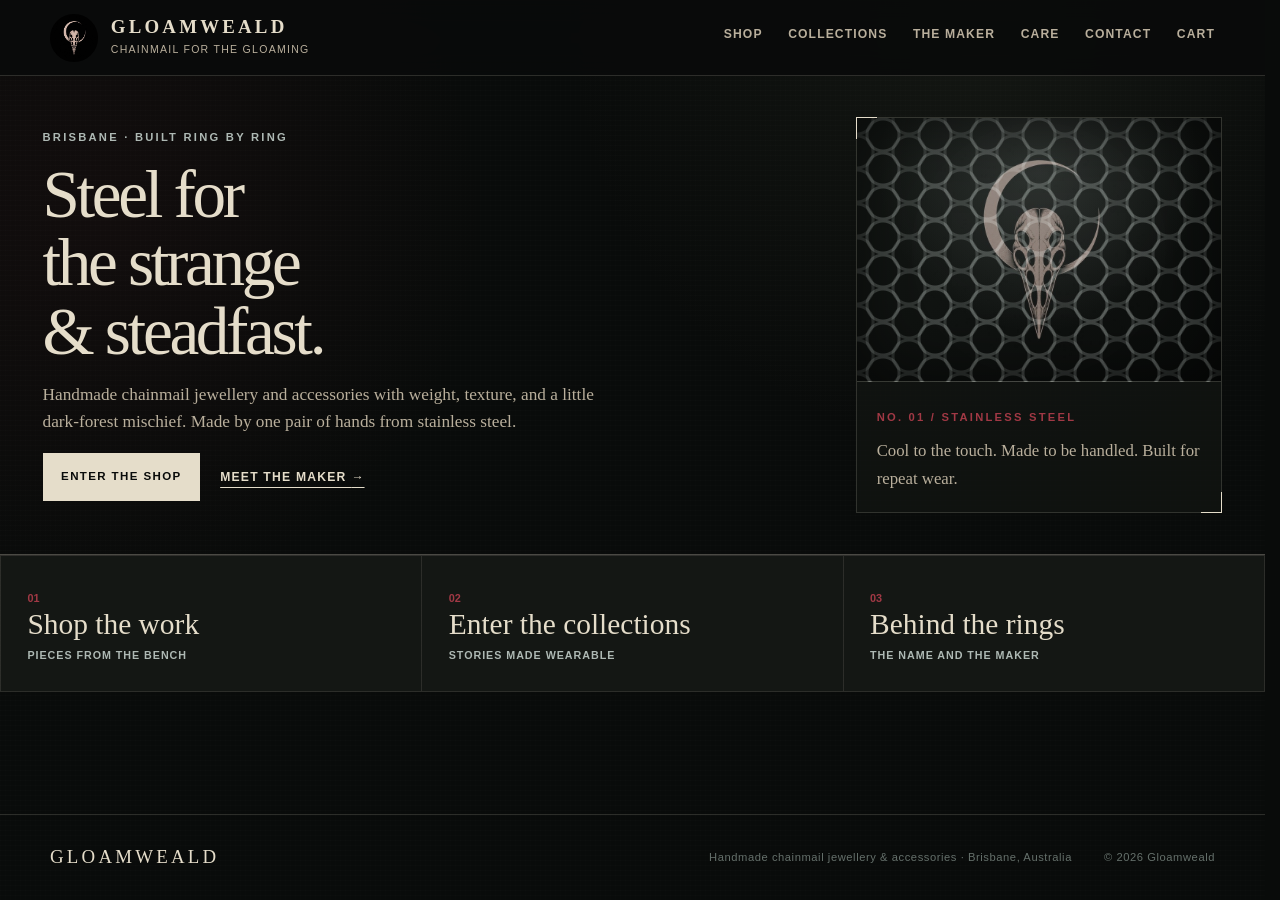
==== commit 28631a59: "Load global layout refinements on home page" ====
--- a/index.html
+++ b/index.html
@@ -8,6 +8,7 @@
   <meta name="theme-color" content="#090b0a" />
   <link rel="icon" href="assets/images/many-eyed-raven-logo.jpg" type="image/jpeg" />
   <link rel="stylesheet" href="style.css" />
+  <link rel="stylesheet" href="layout.css" />
   <link rel="stylesheet" href="home.css" />
   <script src="products.js" defer></script>
   <script src="script.js" defer></script>
--- a/layout.css
+++ b/layout.css
@@ -0,0 +1,48 @@
+html {
+  min-height: 100%;
+  scrollbar-gutter: stable;
+}
+
+body {
+  display: flex;
+  min-height: 100svh;
+  flex-direction: column;
+}
+
+body > main {
+  flex: 1 0 auto;
+}
+
+body > footer {
+  flex: 0 0 auto;
+}
+
+nav {
+  gap: 0.15rem clamp(0.9rem, 2vw, 1.75rem);
+  overflow: visible;
+}
+
+nav a {
+  display: inline-flex;
+  align-items: center;
+  min-height: 1.65rem;
+  padding-bottom: 0.42rem;
+}
+
+nav a::after {
+  bottom: 0;
+}
+
+@media (max-width: 900px) {
+  nav {
+    overflow: visible;
+    padding: 0.15rem 0 0;
+    scrollbar-width: auto;
+  }
+}
+
+@media (max-width: 680px) {
+  nav {
+    padding-bottom: 0;
+  }
+}
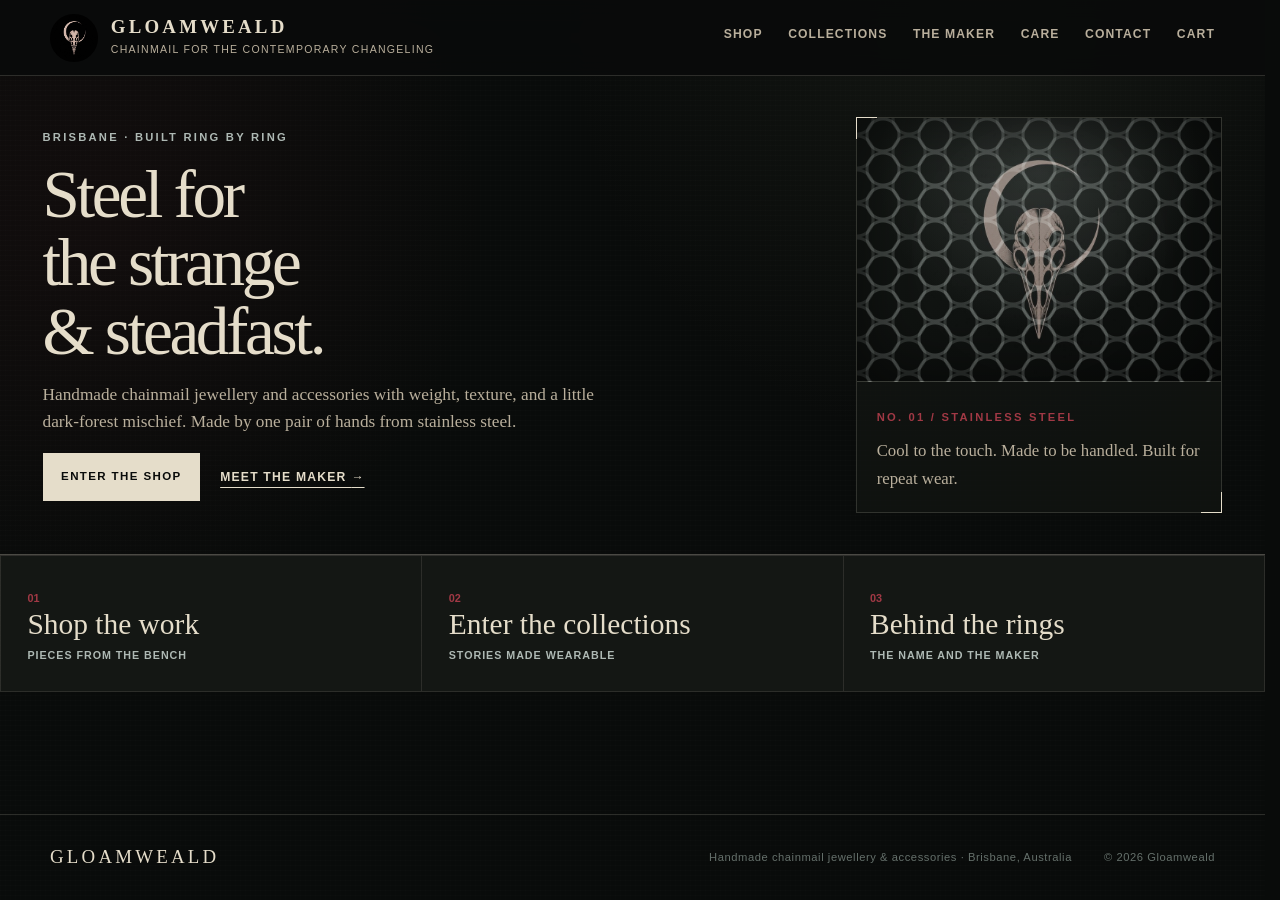
==== commit 6a7f53cd: "Update maker and care copy" ====
--- a/index.html
+++ b/index.html
@@ -19,7 +19,7 @@
   <header class="site-header">
     <a class="brand" href="index.html" aria-label="Gloamweald home" aria-current="page">
       <img class="brand-mark" src="assets/images/many-eyed-raven-logo.jpg" alt="" width="48" height="48" />
-      <span><strong>Gloamweald</strong><small>Chainmail for the gloaming</small></span>
+      <span><strong>Gloamweald</strong><small>Chainmail for the contemporary changeling</small></span>
     </a>
     <nav aria-label="Main navigation">
       <a href="shop.html">Shop</a>
--- a/style.css
+++ b/style.css
@@ -472,7 +472,7 @@
   text-wrap: balance;
 }
 
-.page-hero > p:last-child {
+.page-hero > p:not(.eyebrow) {
   max-width: 42rem;
   margin: 0.9rem 0 0;
   color: var(--bone-dim);
@@ -1217,8 +1217,54 @@
   font-size: 0.76rem;
 }
 
+.cart-line-costs {
+  display: grid;
+  gap: 0.25rem;
+  max-width: 32rem;
+  margin: 0.55rem 0 0.2rem;
+  color: var(--steel-dark);
+  font-family: var(--sans);
+  font-size: 0.72rem;
+}
+
+.cart-line-costs div {
+  display: flex;
+  justify-content: space-between;
+  gap: 1rem;
+}
+
+.cart-line-costs dt,
+.cart-line-costs dd {
+  margin: 0;
+}
+
+.cart-line-costs dd {
+  color: var(--bone-dim);
+  font-weight: 800;
+  white-space: nowrap;
+}
+
+.cart-line-costs__total {
+  margin-top: 0.15rem;
+  padding-top: 0.25rem;
+  border-top: 1px solid var(--line);
+}
+
 .cart-line strong {
   font-family: var(--sans);
+}
+
+.cart-line-actions {
+  display: flex;
+  flex-direction: column;
+  gap: 0.45rem;
+  align-items: flex-end;
+  justify-content: flex-end;
+  font-family: var(--sans);
+}
+
+.cart-line-actions .quiet-button {
+  font-size: 0.72rem;
 }
 
 .quantity-control {
@@ -1495,6 +1541,423 @@
   overflow-wrap: anywhere;
   color: var(--bone);
   font-weight: 800;
+}
+
+.product-details h3 a {
+  color: inherit;
+  text-decoration: none;
+}
+
+.product-details h3 a:hover {
+  color: var(--bone);
+  text-decoration: underline;
+  text-decoration-thickness: 1px;
+  text-underline-offset: 0.22em;
+}
+
+a.product-photo {
+  text-decoration: none;
+  cursor: pointer;
+}
+
+button.product-photo {
+  cursor: zoom-in;
+}
+
+.product-page {
+  padding-top: clamp(2rem, 5vw, 4rem);
+}
+
+.product-back-link {
+  display: inline-flex;
+  margin-bottom: 1.5rem;
+}
+
+.product-page-layout {
+  display: grid;
+  grid-template-columns: minmax(0, 1.05fr) minmax(20rem, 0.95fr);
+  gap: clamp(1.5rem, 4vw, 4rem);
+  align-items: start;
+}
+
+.product-page-gallery {
+  border: 1px solid var(--line);
+  background: #050605;
+}
+
+.product-page-gallery--placeholder .product-visual {
+  min-height: min(70vh, 42rem);
+}
+
+.product-page__info h1 {
+  margin: 0.25rem 0 0.85rem;
+  font-size: clamp(2.3rem, 5vw, 5rem);
+  font-weight: 500;
+  letter-spacing: -0.055em;
+  line-height: 0.94;
+}
+
+.product-page__info > p:not(.eyebrow):not(.price),
+.product-page-lore__copy {
+  color: var(--bone-dim);
+  line-height: 1.72;
+}
+
+.product-page-price {
+  margin-bottom: 1rem;
+  font-size: clamp(1.05rem, 2vw, 1.35rem);
+}
+
+.product-specs--page {
+  margin-bottom: 1.5rem;
+}
+
+.product-purchase-form,
+.product-purchase-panel {
+  display: grid;
+  gap: 1.1rem;
+  margin-top: 1.45rem;
+}
+
+.customisation-field {
+  min-width: 0;
+  margin: 0;
+  padding: 1rem;
+  border: 1px solid var(--line);
+  background: rgba(9, 11, 10, 0.52);
+}
+
+.customisation-field legend {
+  padding: 0 0.45rem;
+  color: var(--bone);
+  font-family: var(--sans);
+  font-size: 0.78rem;
+  font-weight: 850;
+  letter-spacing: 0.09em;
+  text-transform: uppercase;
+}
+
+.customisation-field p,
+.field-note {
+  margin: 0.55rem 0 0;
+  color: var(--steel);
+  font-family: var(--sans);
+  font-size: 0.78rem;
+  line-height: 1.55;
+}
+
+.custom-select select,
+.shop-sort {
+  width: 100%;
+  min-height: 2.75rem;
+  border: 1px solid var(--line-strong);
+  background: #090b0a;
+  color: var(--bone);
+  font: inherit;
+}
+
+.customisation-field .custom-select {
+  display: block;
+  margin-top: 0.85rem;
+}
+
+.size-options {
+  display: flex;
+  flex-wrap: wrap;
+  gap: 0.55rem;
+  margin-top: 0.85rem;
+}
+
+.size-option,
+.clasp-option {
+  position: relative;
+  cursor: pointer;
+}
+
+.size-option input,
+.clasp-option input {
+  position: absolute;
+  opacity: 0;
+  pointer-events: none;
+}
+
+.size-option {
+  display: inline-grid;
+  min-width: 5.5rem;
+  min-height: 3rem;
+  align-content: center;
+  gap: 0.1rem;
+  padding: 0.55rem 0.75rem;
+  border: 1px solid var(--line);
+  color: var(--bone-dim);
+  text-align: center;
+}
+
+.size-option small,
+.clasp-option__meta,
+.clasp-option__price {
+  color: var(--steel);
+  font-family: var(--sans);
+  font-size: 0.66rem;
+  font-weight: 700;
+}
+
+.size-option:has(input:focus-visible),
+.clasp-option:has(input:focus-visible) {
+  outline: 2px solid var(--bone);
+  outline-offset: 3px;
+}
+
+.size-option:has(input:checked),
+.clasp-option:has(input:checked) {
+  border-color: var(--blood-bright);
+  background: rgba(125, 38, 48, 0.16);
+  color: var(--bone);
+  box-shadow: inset 0 0 0 1px rgba(229, 221, 202, 0.18);
+}
+
+.clasp-options {
+  display: grid;
+  grid-template-columns: repeat(auto-fit, minmax(8.5rem, 1fr));
+  gap: 0.7rem;
+  margin-top: 0.9rem;
+}
+
+.clasp-option {
+  display: grid;
+  grid-template-rows: auto auto auto auto;
+  gap: 0.35rem;
+  min-width: 0;
+  padding: 0.7rem;
+  border: 1px solid var(--line);
+  background: rgba(20, 23, 20, 0.58);
+}
+
+.clasp-option__image {
+  display: grid;
+  aspect-ratio: 4 / 3;
+  overflow: hidden;
+  place-items: center;
+  border: 1px solid var(--line);
+  background: #050605;
+}
+
+.clasp-option__image img {
+  width: 100%;
+  height: 100%;
+  object-fit: contain;
+}
+
+.clasp-placeholder {
+  display: grid;
+  width: 2.3rem;
+  height: 2.3rem;
+  place-items: center;
+  border: 1px dashed var(--line-strong);
+  border-radius: 50%;
+  color: var(--steel);
+}
+
+.clasp-option__name {
+  color: var(--bone);
+  font-family: var(--sans);
+  font-size: 0.76rem;
+  font-weight: 850;
+}
+
+.customisation-field.is-disabled {
+  opacity: 0.72;
+}
+
+.measuring-guide,
+.type-buying-guide {
+  margin-top: 0.85rem;
+  border-top: 1px solid var(--line);
+  color: var(--bone-dim);
+}
+
+.measuring-guide summary,
+.type-buying-guide summary {
+  padding: 0.85rem 0 0.2rem;
+  color: var(--bone);
+  cursor: pointer;
+  font-family: var(--sans);
+  font-size: 0.78rem;
+  font-weight: 850;
+  letter-spacing: 0.06em;
+}
+
+.measuring-guide div,
+.type-buying-guide ul {
+  color: var(--bone-dim);
+  font-size: 0.92rem;
+  line-height: 1.65;
+}
+
+.price-summary {
+  padding: 1rem;
+  border: 1px solid var(--line);
+  background: rgba(20, 23, 20, 0.72);
+}
+
+.price-summary h3 {
+  margin: 0 0 0.75rem;
+  color: var(--steel);
+  font-family: var(--sans);
+  font-size: 0.72rem;
+  font-weight: 850;
+  letter-spacing: 0.12em;
+  text-transform: uppercase;
+}
+
+.price-summary dl {
+  display: grid;
+  gap: 0.45rem;
+  margin: 0;
+}
+
+.price-summary div {
+  display: flex;
+  justify-content: space-between;
+  gap: 1rem;
+}
+
+.price-summary dt,
+.price-summary dd {
+  margin: 0;
+}
+
+.price-summary dd {
+  color: var(--bone);
+  font-family: var(--sans);
+  font-weight: 800;
+}
+
+.price-summary .summary-total {
+  padding-top: 0.6rem;
+  border-top: 1px solid var(--line);
+  color: var(--bone);
+  font-size: 1.08rem;
+}
+
+.form-error {
+  min-height: 1.4em;
+  margin: 0;
+  color: #e8a0a8;
+  font-family: var(--sans);
+  font-size: 0.78rem;
+}
+
+.product-page-actions {
+  display: flex;
+  flex-wrap: wrap;
+  align-items: center;
+  gap: 0.8rem;
+}
+
+.product-page-actions .button[disabled] {
+  opacity: 0.45;
+  cursor: not-allowed;
+}
+
+.product-page-lore {
+  max-width: 760px;
+  margin: clamp(2rem, 5vw, 4rem) auto 0;
+  padding-top: clamp(1.5rem, 4vw, 3rem);
+  border-top: 1px solid var(--line);
+}
+
+.product-page-lore h2 {
+  margin: 0 0 1rem;
+  font-size: clamp(2rem, 4vw, 3.6rem);
+  font-weight: 500;
+  letter-spacing: -0.04em;
+}
+
+.cart-confirmation-dialog {
+  width: min(92vw, 34rem);
+  padding: 0;
+  border: 1px solid var(--line-strong);
+  background: rgba(9, 11, 10, 0.98);
+  color: var(--bone);
+}
+
+.cart-confirmation-dialog::backdrop {
+  background: rgba(0, 0, 0, 0.78);
+}
+
+.cart-confirmation-panel {
+  position: relative;
+  padding: clamp(1.2rem, 4vw, 2rem);
+}
+
+.cart-confirmation-panel h2 {
+  margin: 0 2rem 1rem 0;
+  font-size: clamp(1.65rem, 4vw, 2.5rem);
+  font-weight: 500;
+  letter-spacing: -0.035em;
+}
+
+.cart-confirmation-close {
+  position: absolute;
+  top: 0.8rem;
+  right: 0.8rem;
+  display: grid;
+  width: 2.5rem;
+  height: 2.5rem;
+  place-items: center;
+  border: 1px solid var(--line);
+  border-radius: 50%;
+  background: transparent;
+  color: var(--bone);
+  cursor: pointer;
+}
+
+.cart-confirmation-item {
+  display: grid;
+  grid-template-columns: 5.5rem minmax(0, 1fr);
+  gap: 1rem;
+  align-items: center;
+}
+
+.cart-confirmation-item img,
+.cart-confirmation-placeholder {
+  width: 5.5rem;
+  aspect-ratio: 4 / 5;
+  border: 1px solid var(--line);
+  background: #050605;
+  object-fit: contain;
+}
+
+.cart-confirmation-item h3 {
+  margin: 0;
+  font-size: 1.25rem;
+}
+
+.cart-confirmation-item p {
+  margin: 0.3rem 0;
+  color: var(--steel);
+  font-family: var(--sans);
+  font-size: 0.8rem;
+}
+
+.cart-confirmation-actions {
+  display: flex;
+  flex-wrap: wrap;
+  gap: 0.75rem;
+  margin-top: 1.4rem;
+}
+
+.cart-line-options {
+  margin: 0.2rem 0 0.35rem;
+  color: var(--steel);
+  font-family: var(--sans);
+  font-size: 0.76rem;
+  line-height: 1.35;
+}
+
+.product-not-found {
+  min-height: 50vh;
 }
 
 .collections-section {
@@ -2112,6 +2575,18 @@
     grid-template-columns: repeat(2, minmax(0, 1fr));
   }
 
+  .product-page-layout {
+    grid-template-columns: 1fr;
+  }
+
+  .product-page__media {
+    order: 2;
+  }
+
+  .product-page__info {
+    order: 1;
+  }
+
   .collection-card {
     min-height: 19rem;
   }
@@ -2219,9 +2694,46 @@
     grid-template-columns: 1fr;
   }
 
+  .product-page {
+    padding-top: 1.4rem;
+  }
+
+  .product-page__info h1 {
+    font-size: clamp(2.2rem, 12vw, 3.5rem);
+  }
+
+  .customisation-field {
+    padding: 0.85rem;
+  }
+
+  .clasp-options {
+    grid-template-columns: repeat(2, minmax(0, 1fr));
+  }
+
+  .product-page-actions .button,
+  .product-page-actions .quiet-button,
+  .cart-confirmation-actions .button {
+    width: 100%;
+    justify-content: center;
+  }
+
+  .cart-confirmation-item {
+    grid-template-columns: 4.8rem minmax(0, 1fr);
+  }
+
+  .cart-confirmation-item img,
+  .cart-confirmation-placeholder {
+    width: 4.8rem;
+  }
+
   .cart-line {
     grid-template-columns: 1fr;
     align-items: start;
+  }
+
+  .cart-line-actions {
+    align-items: flex-start;
+    justify-content: flex-start;
   }
 
   .form-grid {
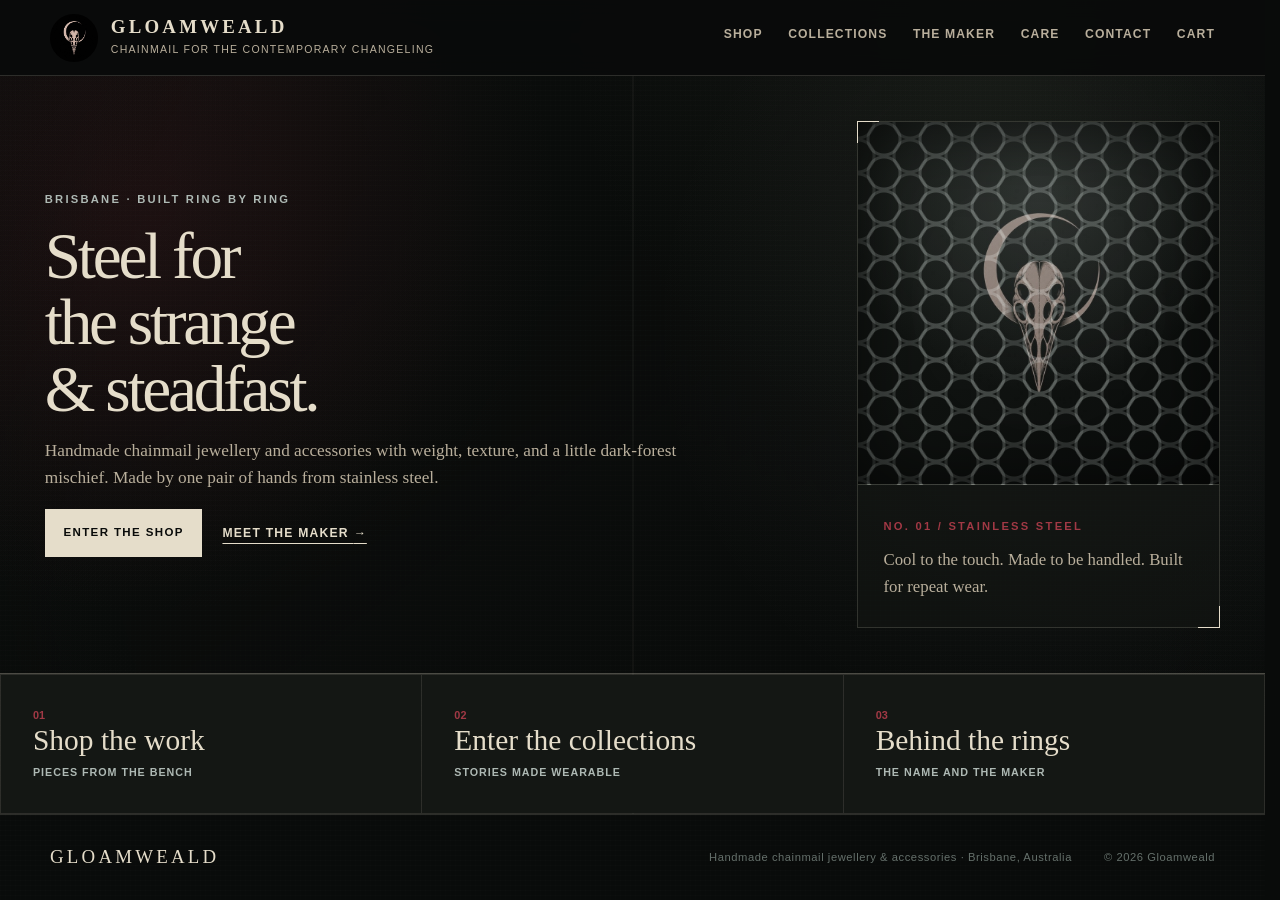
==== commit 06380244: "Improve home page responsive fill" ====
--- a/index.html
+++ b/index.html
@@ -13,7 +13,7 @@
   <script src="products.js" defer></script>
   <script src="script.js" defer></script>
 </head>
-<body>
+<body class="home-body">
   <a class="skip-link" href="#main-content">Skip to content</a>
 
   <header class="site-header">
@@ -30,7 +30,7 @@
     </nav>
   </header>
 
-  <main id="main-content">
+  <main id="main-content" class="home-page">
     <section class="hero home-hero">
       <div class="hero-copy">
         <p class="eyebrow">Brisbane · built ring by ring</p>
--- a/style.css
+++ b/style.css
@@ -479,6 +479,16 @@
   font-size: clamp(0.98rem, 1.55vw, 1.15rem);
 }
 
+.page-hero--maker h1 {
+  max-width: min(100%, 18ch);
+  font-size: clamp(2.4rem, 4.7vw, 4.75rem);
+  line-height: 0.94;
+}
+
+.page-hero--care h1 {
+  max-width: min(100%, 13ch);
+}
+
 .page-hero--shop {
   background:
     radial-gradient(circle at 76% 22%, rgba(174, 185, 180, 0.12), transparent 22rem),
@@ -2224,8 +2234,24 @@
   gap: clamp(3rem, 9vw, 9rem);
 }
 
+.about-section--reading {
+  grid-template-columns: minmax(12rem, 0.42fr) minmax(0, 1fr);
+  align-items: start;
+  gap: clamp(2rem, 5vw, 5rem);
+}
+
+.about-section--story {
+  background:
+    radial-gradient(circle at 12% 0, rgba(174, 185, 180, 0.06), transparent 24rem),
+    var(--panel);
+}
+
 .about-section h2 {
   max-width: 11ch;
+}
+
+.about-section--reading h2 {
+  max-width: 15ch;
 }
 
 .name-note {
@@ -2254,9 +2280,24 @@
   font-size: 1.08rem;
 }
 
+.about-section--reading .about-copy {
+  align-self: start;
+  max-width: 52rem;
+  line-height: 1.68;
+}
+
+.about-section--reading .about-copy p {
+  margin: 0;
+}
+
+.about-section--reading .about-copy p + p {
+  margin-top: 1rem;
+}
+
 .about-copy .lead {
   color: var(--bone);
-  font-size: 1.4rem;
+  font-size: clamp(1.15rem, 1.8vw, 1.35rem);
+  line-height: 1.48;
 }
 
 .process-section {
@@ -2292,7 +2333,7 @@
 }
 
 .process-list h3 {
-  margin: 4rem 0 0.75rem;
+  margin: 2.5rem 0 0.75rem;
   font-size: 2rem;
   font-weight: 500;
 }
@@ -2363,7 +2404,7 @@
 }
 
 .care-guide article {
-  min-height: 19rem;
+  min-height: 14rem;
   padding: clamp(1.5rem, 5vw, 3rem);
   background: var(--panel);
 }
@@ -2376,7 +2417,7 @@
 }
 
 .care-guide h2 {
-  margin: 4rem 0 1rem;
+  margin: 2.25rem 0 1rem;
   font-size: clamp(2rem, 4vw, 3.4rem);
   font-weight: 500;
 }
@@ -2384,6 +2425,52 @@
 .care-guide p {
   max-width: 32rem;
   color: var(--bone-dim);
+}
+
+.care-intro,
+.care-concerns {
+  background:
+    radial-gradient(circle at 82% 0, rgba(89, 98, 75, 0.1), transparent 22rem),
+    var(--ink-soft);
+}
+
+.care-concerns {
+  background:
+    radial-gradient(circle at 12% 0, rgba(125, 38, 48, 0.08), transparent 24rem),
+    var(--panel);
+}
+
+.reading-copy {
+  display: grid;
+  gap: 1rem;
+  color: var(--bone-dim);
+  font-size: clamp(1rem, 1.35vw, 1.08rem);
+  line-height: 1.68;
+}
+
+.reading-copy--wide {
+  max-width: 68rem;
+}
+
+.reading-copy h2 {
+  max-width: 18ch;
+  margin: 0 0 0.5rem;
+  color: var(--bone);
+  font-size: clamp(2.05rem, 4.1vw, 3.7rem);
+  font-weight: 500;
+  letter-spacing: -0.045em;
+  line-height: 0.95;
+}
+
+.reading-copy p {
+  max-width: 64rem;
+  margin: 0;
+}
+
+.reading-copy .lead {
+  color: var(--bone);
+  font-size: clamp(1.12rem, 1.7vw, 1.32rem);
+  line-height: 1.52;
 }
 
 .care-note {
--- a/home.css
+++ b/home.css
@@ -1,18 +1,52 @@
+.home-page {
+  position: relative;
+  display: grid;
+  flex: 1 0 auto;
+  grid-template-rows: minmax(0, 1fr) auto;
+  overflow: hidden;
+  background:
+    radial-gradient(circle at 12% 18%, rgba(125, 38, 48, 0.1), transparent min(32vw, 34rem)),
+    radial-gradient(circle at 86% 34%, rgba(174, 185, 180, 0.08), transparent min(34vw, 38rem)),
+    linear-gradient(145deg, rgba(20, 23, 20, 0.18), rgba(9, 11, 10, 0));
+}
+
+.home-page::before {
+  position: absolute;
+  inset: 0;
+  background:
+    linear-gradient(90deg, transparent 0 calc(50% - 1px), rgba(229, 221, 202, 0.04) calc(50% - 1px) calc(50% + 1px), transparent calc(50% + 1px)),
+    radial-gradient(circle at 50% 50%, transparent 0 min(42vw, 42rem), rgba(9, 11, 10, 0.36) min(68vw, 68rem));
+  content: "";
+  pointer-events: none;
+}
+
+.home-page > * {
+  position: relative;
+  z-index: 1;
+}
+
 .home-hero {
-  min-height: clamp(18rem, 44svh, 28rem);
-  padding: clamp(1.45rem, 3.2vw, 2.65rem) 0;
-  gap: clamp(1.35rem, 4vw, 3.75rem);
+  align-items: stretch;
+  align-self: stretch;
+  width: min(calc(100% - clamp(2.5rem, 7vw, 10rem)), 1720px);
+  min-height: clamp(25rem, 60svh, 54rem);
+  padding: clamp(1.75rem, 5svh, 5.5rem) 0;
+  gap: clamp(1.75rem, 4.5vw, 6rem);
+}
+
+.home-hero .hero-copy {
+  align-self: center;
 }
 
 .home-hero h1 {
-  max-width: min(100%, 11ch);
-  font-size: clamp(2.7rem, 5.25vw, 5.35rem);
+  max-width: min(100%, 12ch);
+  font-size: clamp(2.7rem, 5.1vw, 6.25rem);
   letter-spacing: -0.05em;
   line-height: 1.02;
 }
 
 .home-hero .hero-intro {
-  max-width: 36rem;
+  max-width: 42rem;
   margin-top: 1rem;
   font-size: clamp(0.98rem, 1.35vw, 1.12rem);
   line-height: 1.55;
@@ -22,17 +56,25 @@
   margin-top: 1.05rem;
 }
 
+.home-hero .material-note {
+  display: grid;
+  grid-template-rows: minmax(0, 1fr) auto;
+  align-self: stretch;
+  min-height: clamp(18rem, 42svh, 40rem);
+}
+
 .home-hero .mail-swatch {
-  min-height: clamp(12.5rem, 24vw, 16.5rem);
+  min-height: 0;
+  height: 100%;
 }
 
 .home-hero .material-note__copy {
-  padding: clamp(1rem, 2.2vw, 1.25rem);
+  padding: clamp(1rem, 2vw, 1.6rem);
 }
 
 .home-gate {
-  min-height: clamp(7.6rem, 15svh, 10.2rem);
-  padding: clamp(1rem, 2.5vw, 1.65rem);
+  min-height: clamp(8rem, 15svh, 14rem);
+  padding: clamp(1rem, 2.6vw, 2rem);
 }
 
 .home-gate strong {
@@ -45,6 +87,10 @@
 }
 
 @media (min-width: 901px) and (max-height: 820px) {
+  .home-page {
+    grid-template-rows: auto auto;
+  }
+
   .home-hero {
     min-height: 0;
     padding-top: 1.15rem;
@@ -59,14 +105,61 @@
     min-height: 11.75rem;
   }
 
+  .home-hero .material-note {
+    min-height: 0;
+  }
+
   .home-gate {
     min-height: 7rem;
   }
 }
 
+@media (min-width: 1200px) and (min-height: 980px) {
+  .home-hero .material-note {
+    min-height: clamp(26rem, 50svh, 48rem);
+  }
+
+  .home-gate {
+    min-height: clamp(10rem, 16svh, 16rem);
+  }
+}
+
+@media (min-width: 1600px) {
+  .home-hero {
+    grid-template-columns: minmax(0, 1fr) minmax(360px, 0.58fr);
+    width: min(calc(100% - clamp(5rem, 8vw, 14rem)), 1920px);
+  }
+
+  .home-hero .hero-intro {
+    max-width: 46rem;
+  }
+
+  .home-hero .raven-sigil {
+    width: min(64%, 22rem);
+  }
+}
+
+@media (min-width: 1200px) and (min-aspect-ratio: 21 / 9) {
+  .home-hero {
+    width: min(calc(100% - clamp(3rem, 6vw, 10rem)), 2100px);
+    gap: clamp(2.5rem, 5vw, 8rem);
+  }
+
+  .home-gate {
+    min-height: clamp(8rem, 18svh, 13rem);
+  }
+}
+
 @media (max-width: 900px) {
+  .home-page {
+    display: block;
+    overflow: visible;
+  }
+
   .home-hero {
     gap: 1.45rem;
+    width: min(100% - 2.5rem, var(--content));
+    min-height: auto;
     padding: 2rem 0;
   }
 
@@ -77,6 +170,11 @@
 
   .home-hero .mail-swatch {
     min-height: 13rem;
+    height: auto;
+  }
+
+  .home-hero .material-note {
+    min-height: 0;
   }
 
   .home-gate {
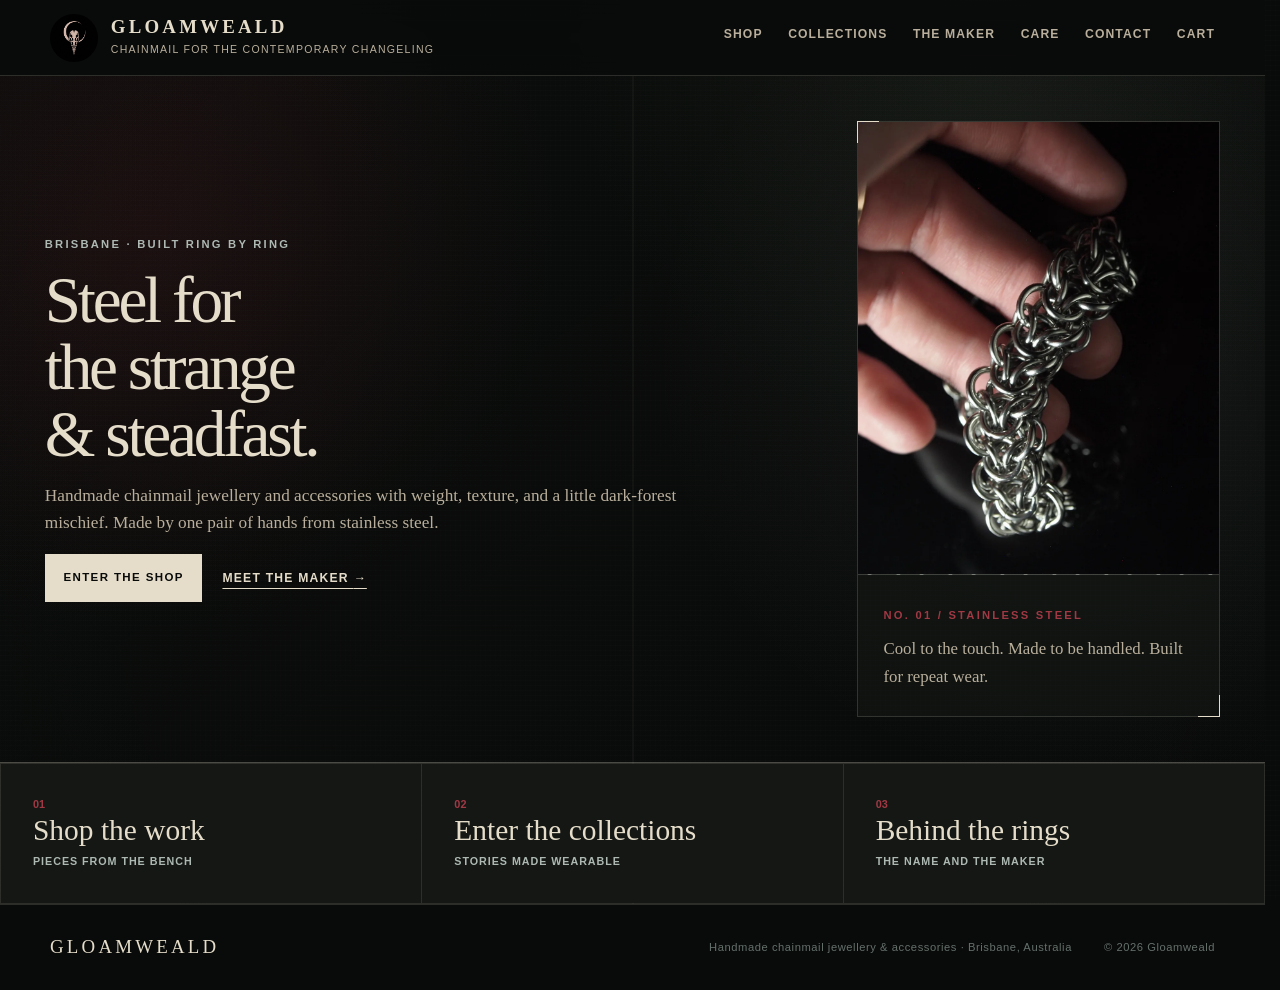
==== commit 4e6227f2: "Refactor product catalogue entries" ====
--- a/index.html
+++ b/index.html
@@ -47,8 +47,12 @@
       </div>
 
       <aside class="material-note" aria-label="About the materials">
-        <div class="mail-swatch" role="img" aria-label="The many-eyed raven skull against a crescent moon">
-          <img class="raven-sigil" src="assets/images/many-eyed-raven-logo.jpg" alt="" />
+        <div class="mail-swatch mail-swatch--photo">
+          <img
+            class="home-hero-image"
+            src="assets/images/home-page-chainmaille.webp"
+            alt="Close-up of stainless steel chainmail held by hand"
+          />
         </div>
         <div class="material-note__copy">
           <span class="specimen-number">No. 01 / Stainless steel</span>
--- a/home.css
+++ b/home.css
@@ -68,6 +68,17 @@
   height: 100%;
 }
 
+.home-hero .mail-swatch--photo {
+  place-items: stretch;
+}
+
+.home-hero-image {
+  display: block;
+  width: 100%;
+  height: 100%;
+  object-fit: cover;
+}
+
 .home-hero .material-note__copy {
   padding: clamp(1rem, 2vw, 1.6rem);
 }
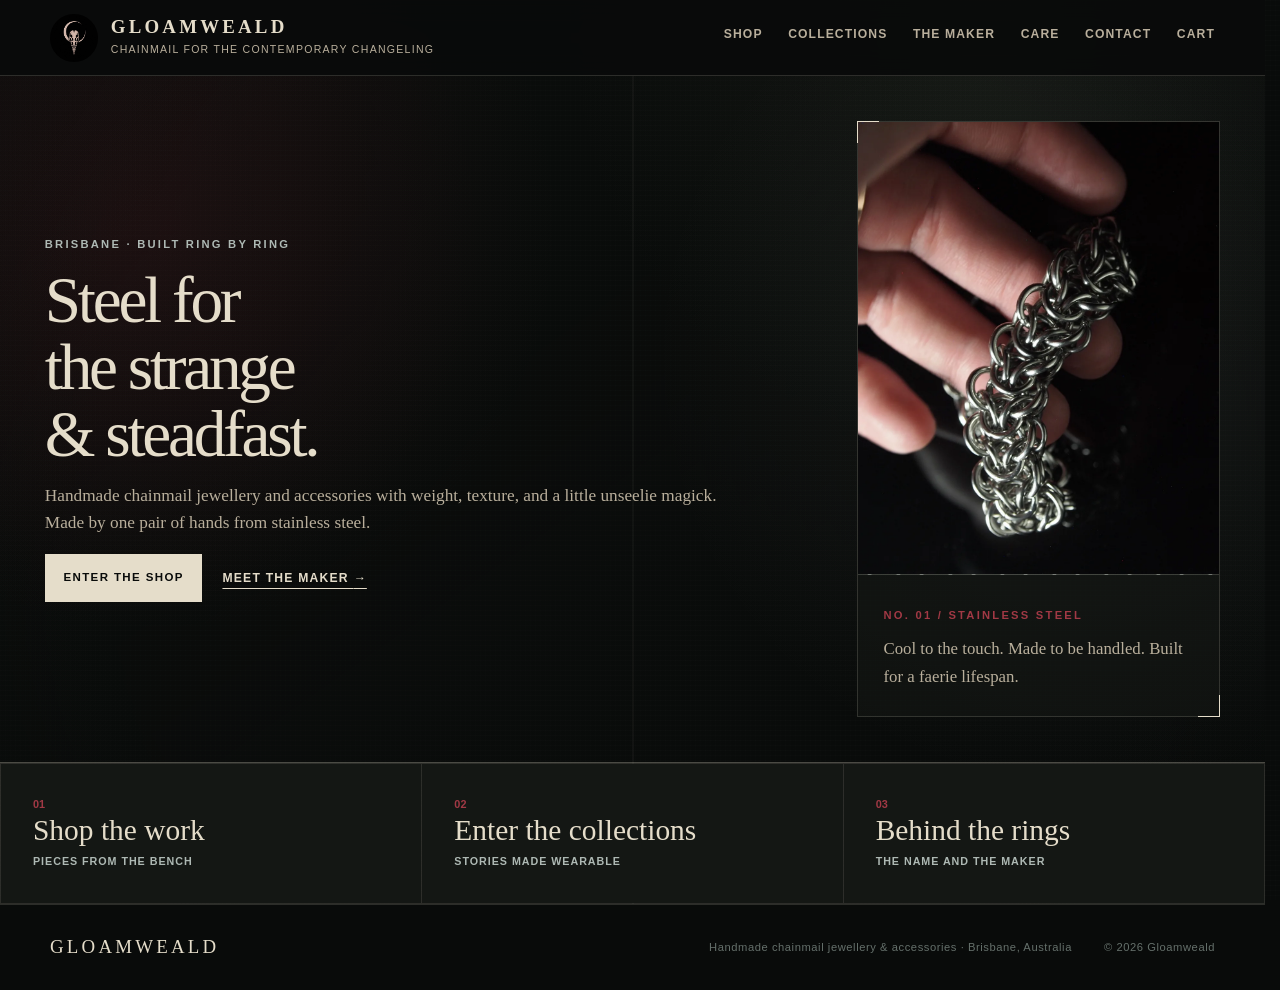
==== commit 7578b6f1: "Update descriptive text in index.html" ====
--- a/index.html
+++ b/index.html
@@ -37,7 +37,7 @@
         <h1>Steel for the strange &amp; steadfast.</h1>
         <p class="hero-intro">
           Handmade chainmail jewellery and accessories with weight, texture,
-          and a little dark-forest mischief. Made by one pair of hands from
+          and a little unseelie magick. Made by one pair of hands from
           stainless steel.
         </p>
         <div class="hero-actions">
@@ -56,7 +56,7 @@
         </div>
         <div class="material-note__copy">
           <span class="specimen-number">No. 01 / Stainless steel</span>
-          <p>Cool to the touch. Made to be handled. Built for repeat wear.</p>
+          <p>Cool to the touch. Made to be handled. Built for a faerie lifespan.</p>
         </div>
       </aside>
     </section>
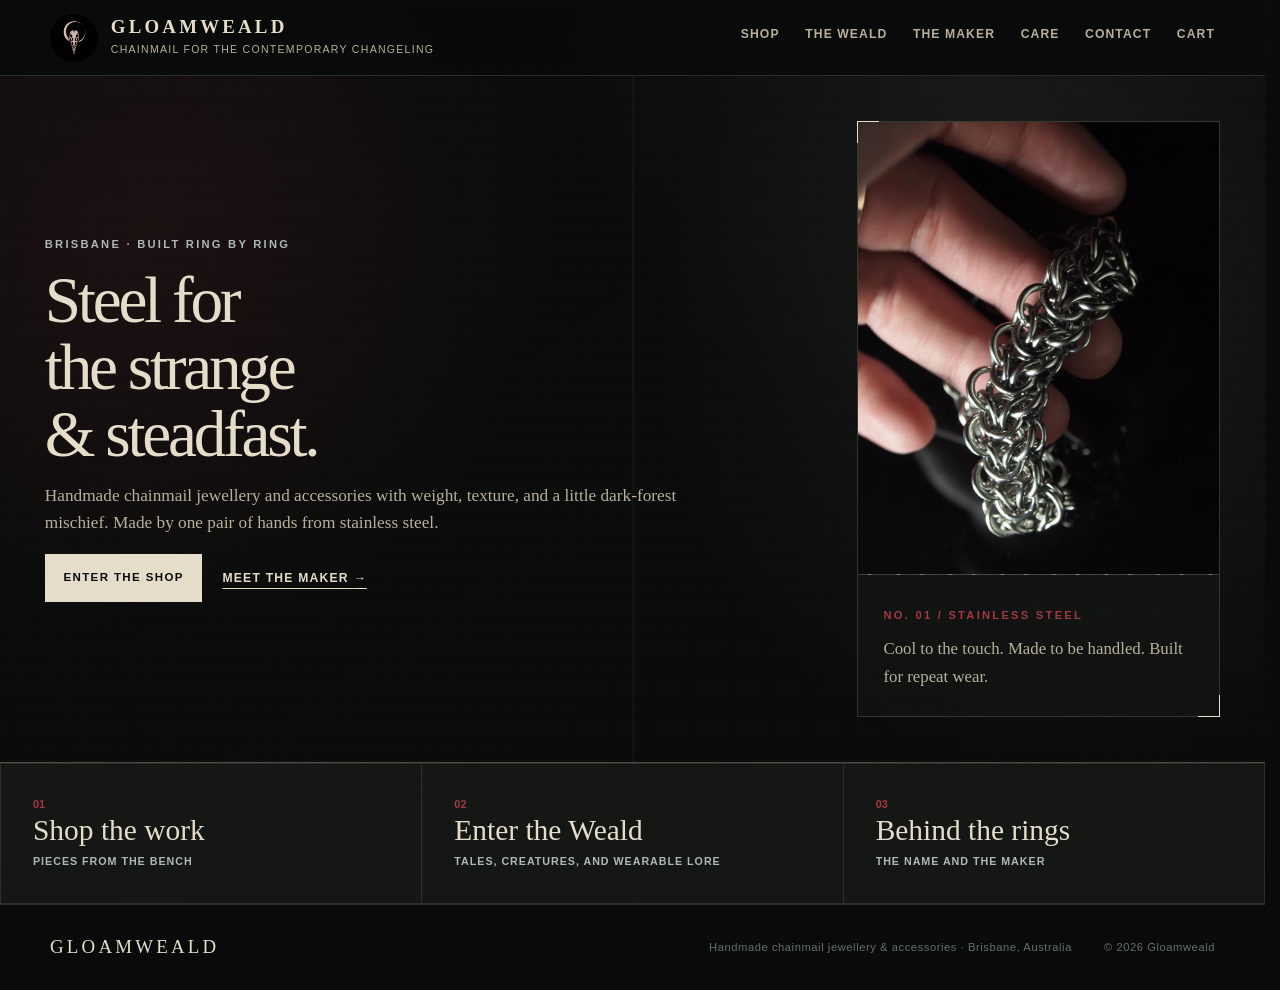
==== commit 151b1355: "Add Weald lore hub" ====
--- a/index.html
+++ b/index.html
@@ -23,7 +23,7 @@
     </a>
     <nav aria-label="Main navigation">
       <a href="shop.html">Shop</a>
-      <a href="collections.html">Collections</a>
+      <a href="weald.html">The Weald</a>
       <a href="about.html">The maker</a>
       <a href="care.html">Care</a>
       <a href="contact.html">Contact</a>
@@ -37,7 +37,7 @@
         <h1>Steel for the strange &amp; steadfast.</h1>
         <p class="hero-intro">
           Handmade chainmail jewellery and accessories with weight, texture,
-          and a little unseelie magick. Made by one pair of hands from
+          and a little dark-forest mischief. Made by one pair of hands from
           stainless steel.
         </p>
         <div class="hero-actions">
@@ -56,7 +56,7 @@
         </div>
         <div class="material-note__copy">
           <span class="specimen-number">No. 01 / Stainless steel</span>
-          <p>Cool to the touch. Made to be handled. Built for a faerie lifespan.</p>
+          <p>Cool to the touch. Made to be handled. Built for repeat wear.</p>
         </div>
       </aside>
     </section>
@@ -65,8 +65,8 @@
       <a class="home-gate" href="shop.html">
         <span>01</span><strong>Shop the work</strong><small>Pieces from the bench</small>
       </a>
-      <a class="home-gate" href="collections.html">
-        <span>02</span><strong>Enter the collections</strong><small>Stories made wearable</small>
+      <a class="home-gate" href="weald.html">
+        <span>02</span><strong>Enter the Weald</strong><small>Tales, creatures, and wearable lore</small>
       </a>
       <a class="home-gate" href="about.html">
         <span>03</span><strong>Behind the rings</strong><small>The name and the maker</small>
--- a/style.css
+++ b/style.css
@@ -495,12 +495,6 @@
     linear-gradient(145deg, rgba(20, 23, 20, 0.72), rgba(9, 11, 10, 0.94));
 }
 
-.page-hero--collections {
-  background:
-    radial-gradient(circle at 74% 26%, rgba(125, 38, 48, 0.14), transparent 25rem),
-    linear-gradient(145deg, rgba(20, 23, 20, 0.76), rgba(9, 11, 10, 0.96));
-}
-
 .page-hero--cart {
   background:
     radial-gradient(circle at 74% 22%, rgba(161, 57, 69, 0.13), transparent 22rem),
@@ -1868,6 +1862,23 @@
 .product-page-actions .button[disabled] {
   opacity: 0.45;
   cursor: not-allowed;
+}
+
+.product-lore-teaser {
+  padding: 1rem;
+  border: 1px solid var(--line);
+  background:
+    radial-gradient(circle at 85% 18%, rgba(161, 57, 69, 0.12), transparent 11rem),
+    rgba(20, 23, 20, 0.72);
+}
+
+.product-lore-teaser h2 {
+  margin: 0 0 0.8rem;
+  color: var(--bone);
+  font-size: clamp(1.35rem, 2.2vw, 1.9rem);
+  font-weight: 500;
+  letter-spacing: -0.035em;
+  line-height: 1;
 }
 
 .product-page-lore {
@@ -2015,17 +2026,6 @@
   transition: transform 240ms ease;
 }
 
-.collection-card--sharp::after {
-  border-radius: 0;
-  transform: rotate(45deg);
-}
-
-.collection-card--bone::after {
-  width: 7rem;
-  height: 14rem;
-  border-radius: 50%;
-}
-
 .collection-card--morrigan::after {
   width: 10rem;
   height: 15rem;
@@ -2057,10 +2057,6 @@
   transform: translate(-0.5rem, -0.5rem);
 }
 
-.collection-card--sharp:hover::after {
-  transform: translate(-0.5rem, -0.5rem) rotate(45deg);
-}
-
 .collection-card--morrigan:hover::after {
   transform: translate(-0.5rem, -0.5rem) rotate(-20deg);
 }
@@ -2097,14 +2093,6 @@
   font-size: 0.68rem;
   letter-spacing: 0.11em;
   text-transform: uppercase;
-}
-
-.collection-grid--four {
-  grid-template-columns: repeat(2, minmax(0, 1fr));
-}
-
-.collection-grid--four .collection-card {
-  min-height: 24rem;
 }
 
 .collection-hero {
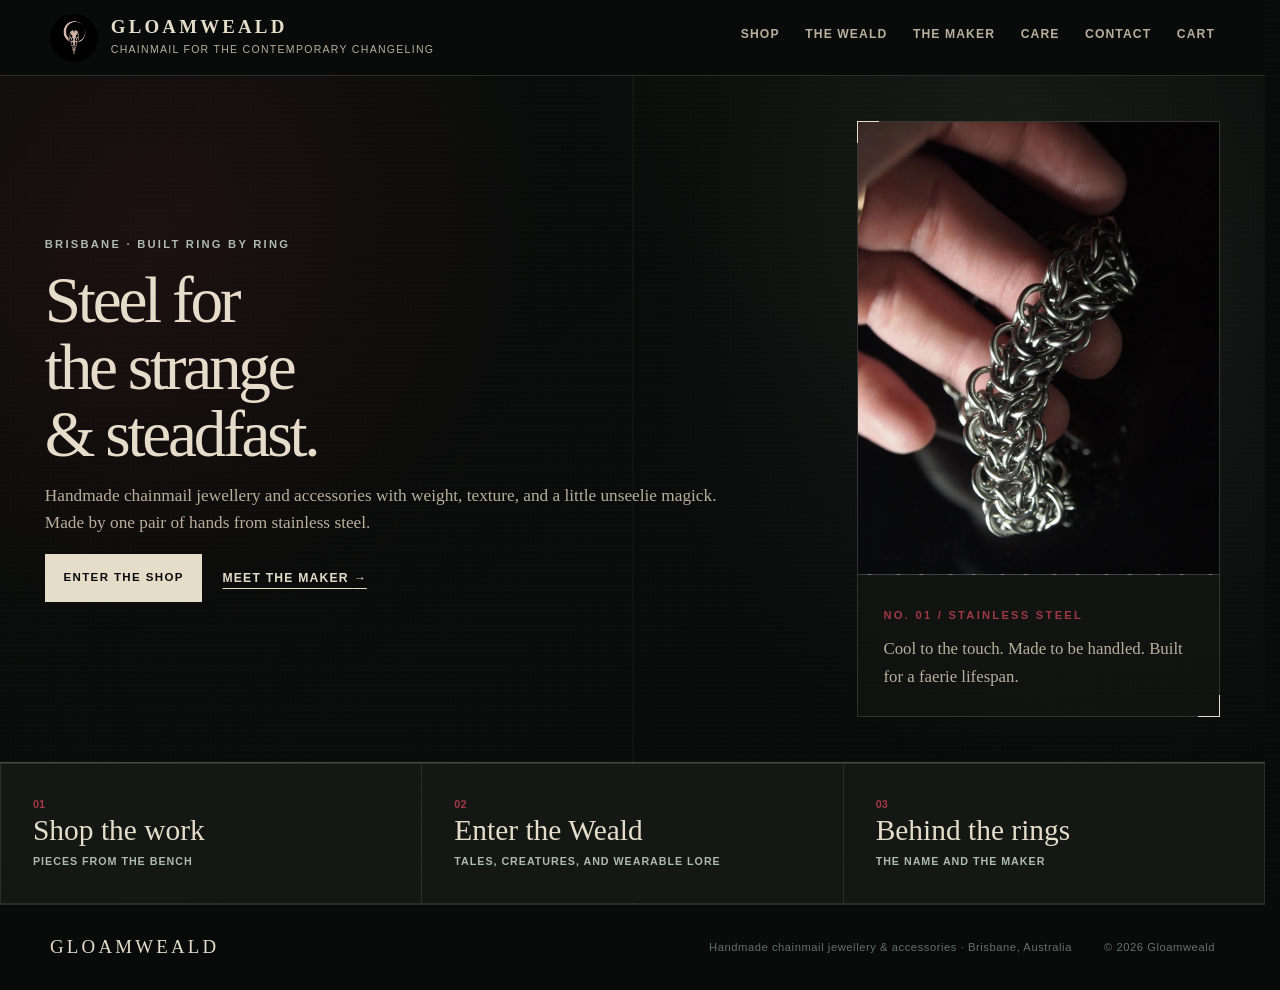
==== commit 1a40237b: "Merge pull request #19 from inkedfae/world-lore-hub World lore hub" ====
--- a/index.html
+++ b/index.html
@@ -37,7 +37,7 @@
         <h1>Steel for the strange &amp; steadfast.</h1>
         <p class="hero-intro">
           Handmade chainmail jewellery and accessories with weight, texture,
-          and a little dark-forest mischief. Made by one pair of hands from
+          and a little unseelie magick. Made by one pair of hands from
           stainless steel.
         </p>
         <div class="hero-actions">
@@ -56,7 +56,7 @@
         </div>
         <div class="material-note__copy">
           <span class="specimen-number">No. 01 / Stainless steel</span>
-          <p>Cool to the touch. Made to be handled. Built for repeat wear.</p>
+          <p>Cool to the touch. Made to be handled. Built for a faerie lifespan.</p>
         </div>
       </aside>
     </section>
--- a/style.css
+++ b/style.css
@@ -1584,6 +1584,31 @@
   align-items: start;
 }
 
+.product-page__media-stack,
+.product-page__details {
+  display: grid;
+  align-content: start;
+}
+
+.product-page__media-stack {
+  gap: clamp(1rem, 2.2vw, 1.5rem);
+}
+
+.product-page__details {
+  gap: 0;
+}
+
+.product-page__heading,
+.product-page__media,
+.product-page__info,
+.product-page-lore {
+  grid-area: auto;
+}
+
+.product-page__info {
+  min-width: 0;
+}
+
 .product-page-gallery {
   border: 1px solid var(--line);
   background: #050605;
@@ -1593,7 +1618,7 @@
   min-height: min(70vh, 42rem);
 }
 
-.product-page__info h1 {
+.product-page__heading h1 {
   margin: 0.25rem 0 0.85rem;
   font-size: clamp(2.3rem, 5vw, 5rem);
   font-weight: 500;
@@ -1881,11 +1906,54 @@
   line-height: 1;
 }
 
+.product-lore-teaser__actions {
+  display: flex;
+  flex-wrap: wrap;
+  align-items: center;
+  gap: 0.8rem 1rem;
+}
+
+.product-lore-teaser__actions .quiet-button {
+  font-size: 0.68rem;
+  font-weight: 850;
+  letter-spacing: 0.1em;
+  text-transform: uppercase;
+}
+
 .product-page-lore {
-  max-width: 760px;
-  margin: clamp(2rem, 5vw, 4rem) auto 0;
-  padding-top: clamp(1.5rem, 4vw, 3rem);
-  border-top: 1px solid var(--line);
+  --lore-accent: var(--blood-bright);
+  --lore-glow: rgba(161, 57, 69, 0.32);
+  position: relative;
+  z-index: 0;
+  margin: 0;
+  padding: clamp(1.15rem, 3vw, 1.65rem);
+  scroll-margin-top: 7rem;
+  border: 1px solid var(--line-strong);
+  background:
+    linear-gradient(#141714, #090b0a),
+    radial-gradient(circle at 18% 0, rgba(229, 221, 202, 0.07), transparent 18rem);
+  isolation: isolate;
+  box-shadow:
+    inset 0 0 0 1px rgba(229, 221, 202, 0.06),
+    0 0 0 rgba(0, 0, 0, 0);
+  transition: box-shadow 180ms ease-out;
+}
+
+.product-page-lore::before {
+  content: none;
+}
+
+.product-page-lore:hover,
+.product-page-lore:focus-within,
+.product-page-lore.is-lore-glowing {
+  box-shadow:
+    inset 0 0 0 1px rgba(229, 221, 202, 0.08),
+    0 0 1.1rem 0.18rem var(--lore-glow),
+    0 0 3rem 0.45rem var(--lore-glow);
+}
+
+.product-page-lore .eyebrow {
+  color: var(--lore-accent);
 }
 
 .product-page-lore h2 {
@@ -2652,14 +2720,33 @@
 
   .product-page-layout {
     grid-template-columns: 1fr;
+    grid-template-areas:
+      "heading"
+      "media"
+      "info"
+      "lore";
+    grid-template-rows: auto;
+  }
+
+  .product-page__media-stack,
+  .product-page__details {
+    display: contents;
+  }
+
+  .product-page__heading {
+    grid-area: heading;
   }
 
   .product-page__media {
-    order: 2;
+    grid-area: media;
   }
 
   .product-page__info {
-    order: 1;
+    grid-area: info;
+  }
+
+  .product-page-lore {
+    grid-area: lore;
   }
 
   .collection-card {
@@ -2773,8 +2860,12 @@
     padding-top: 1.4rem;
   }
 
-  .product-page__info h1 {
+  .product-page__heading h1 {
     font-size: clamp(2.2rem, 12vw, 3.5rem);
+  }
+
+  .product-page-lore {
+    scroll-margin-top: 9.5rem;
   }
 
   .customisation-field {
